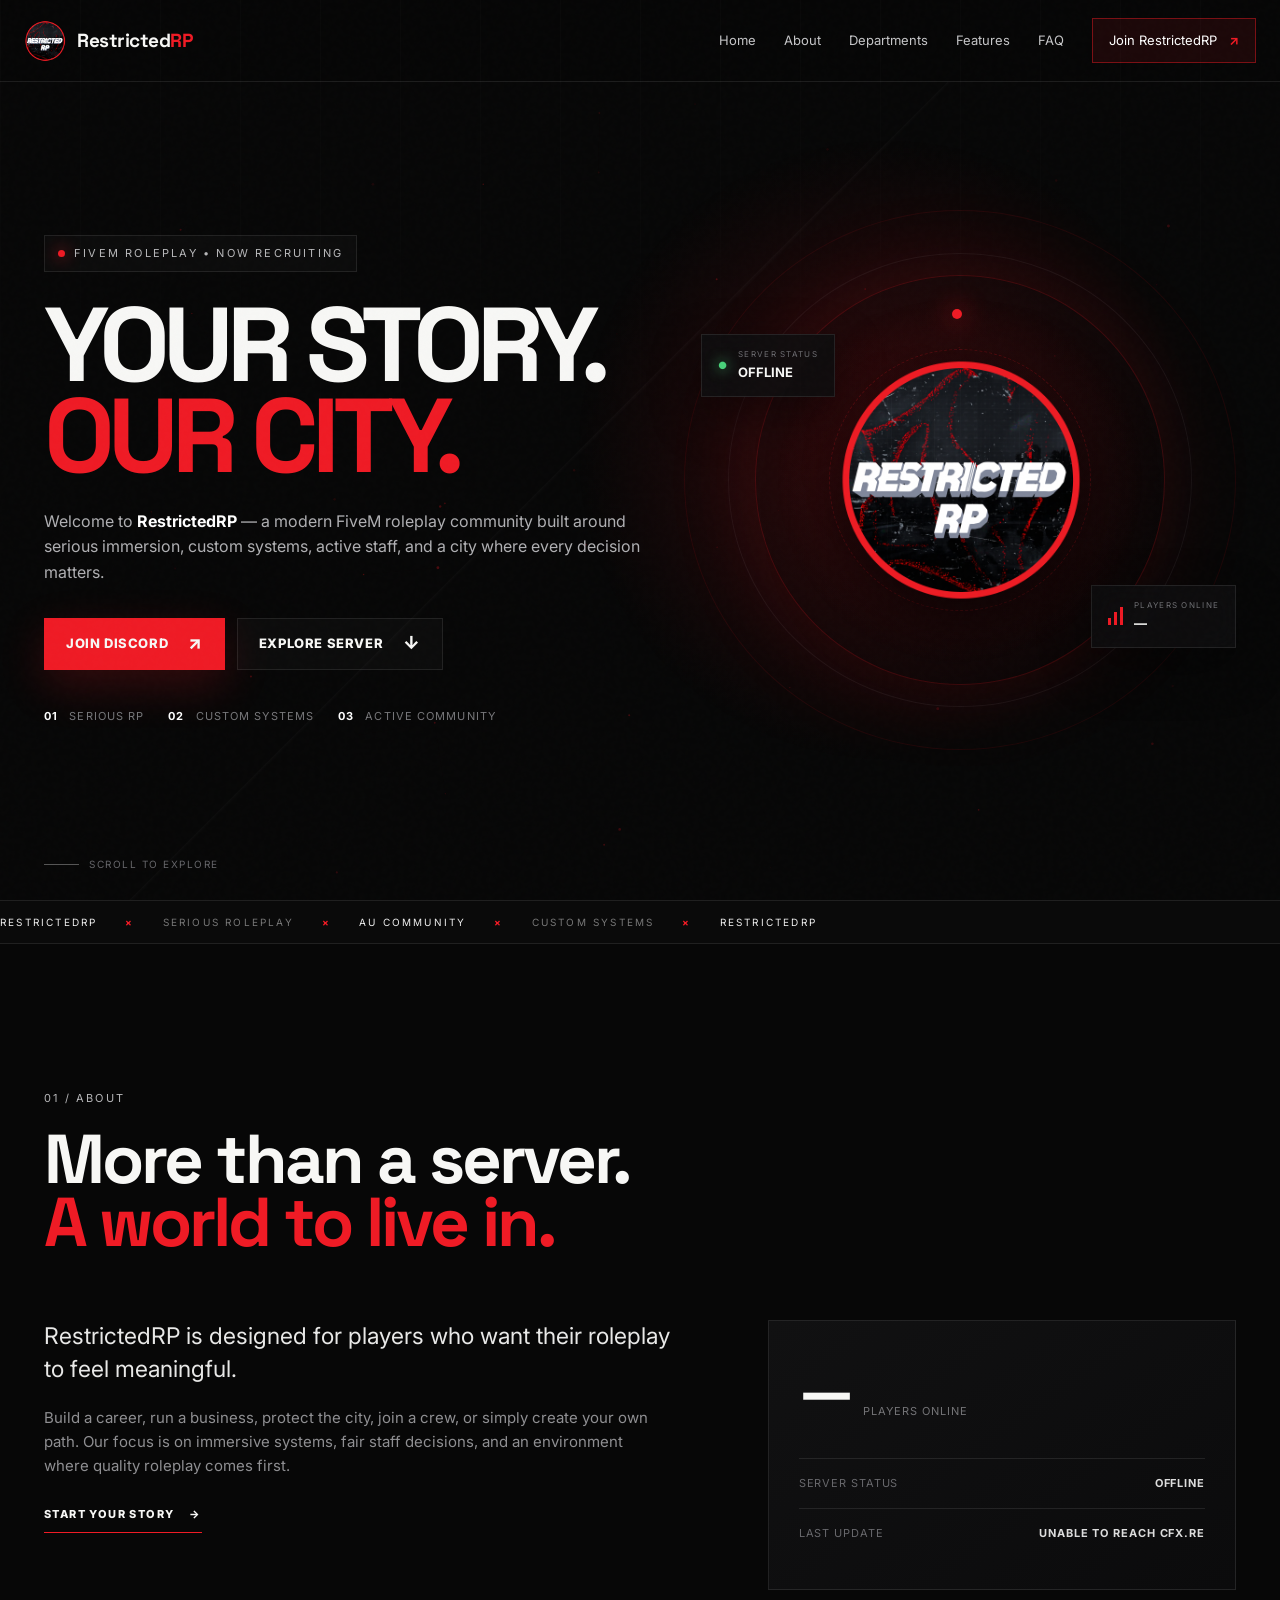
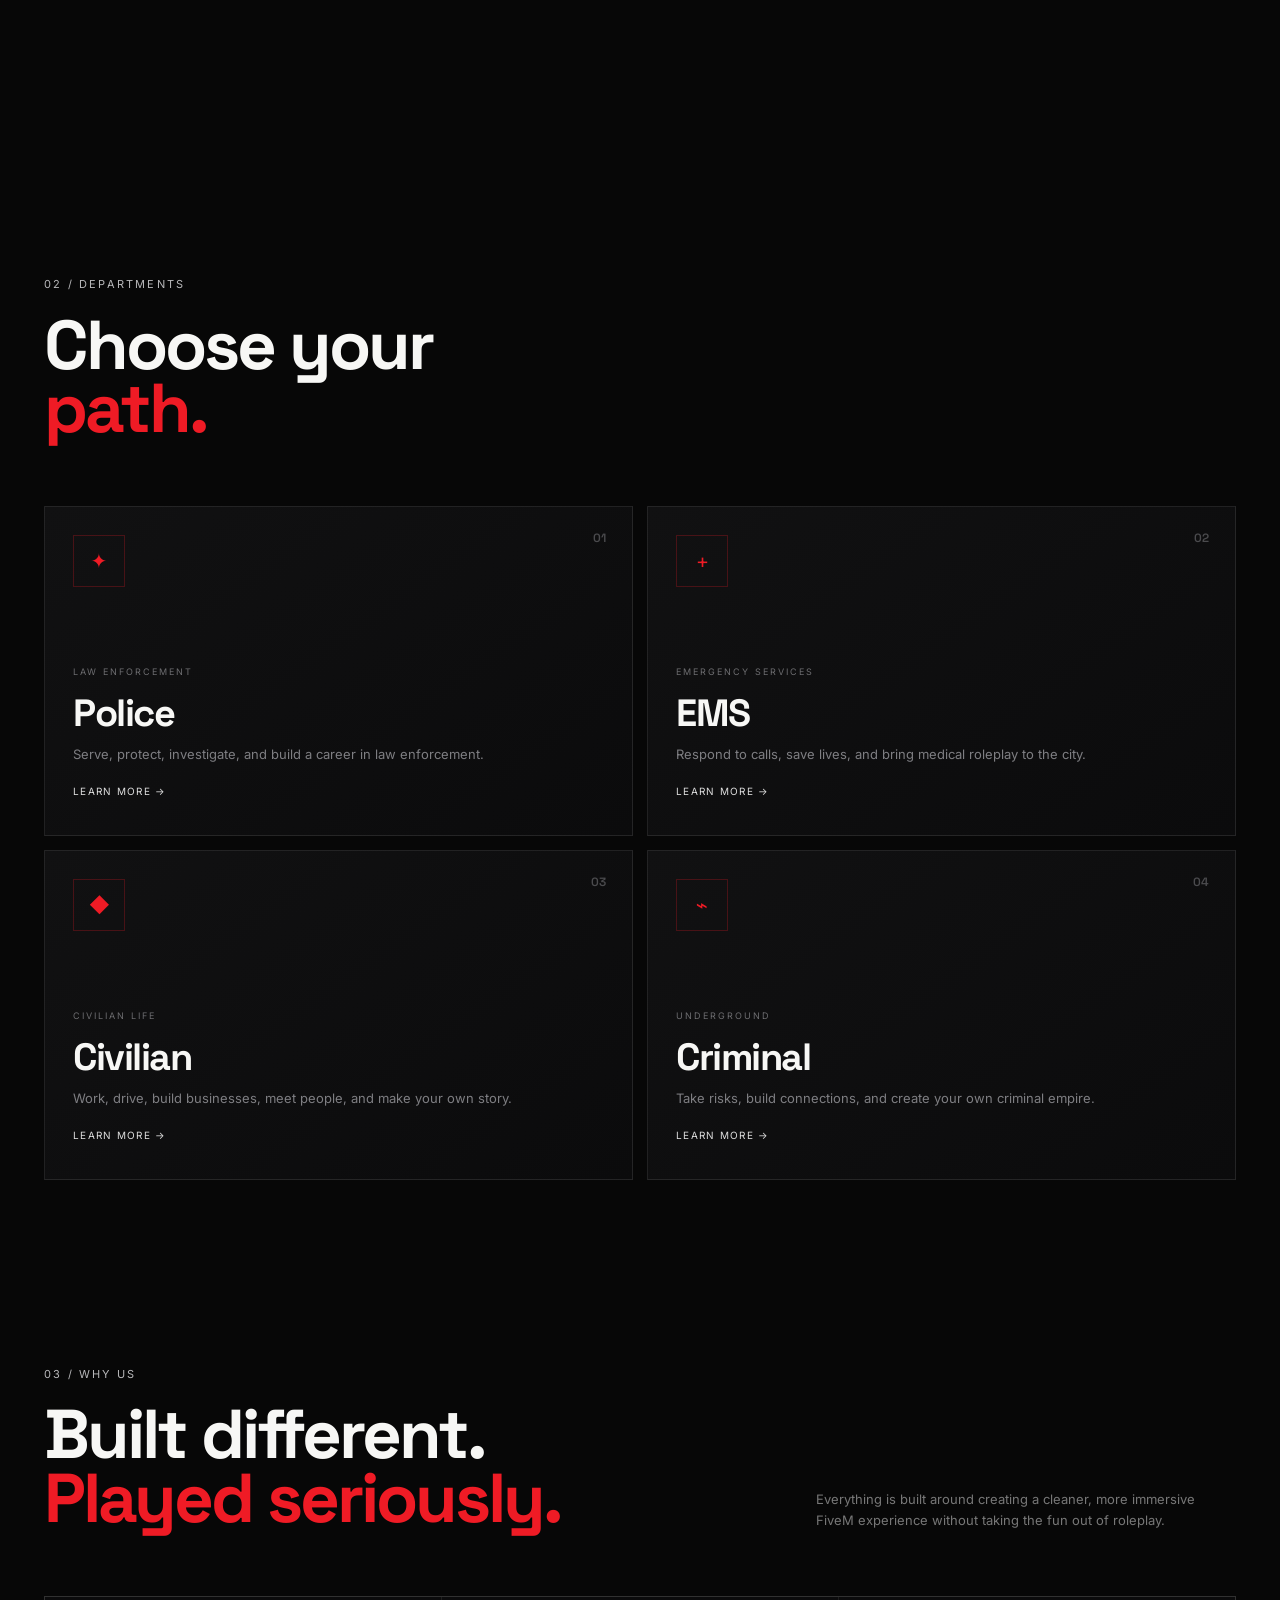
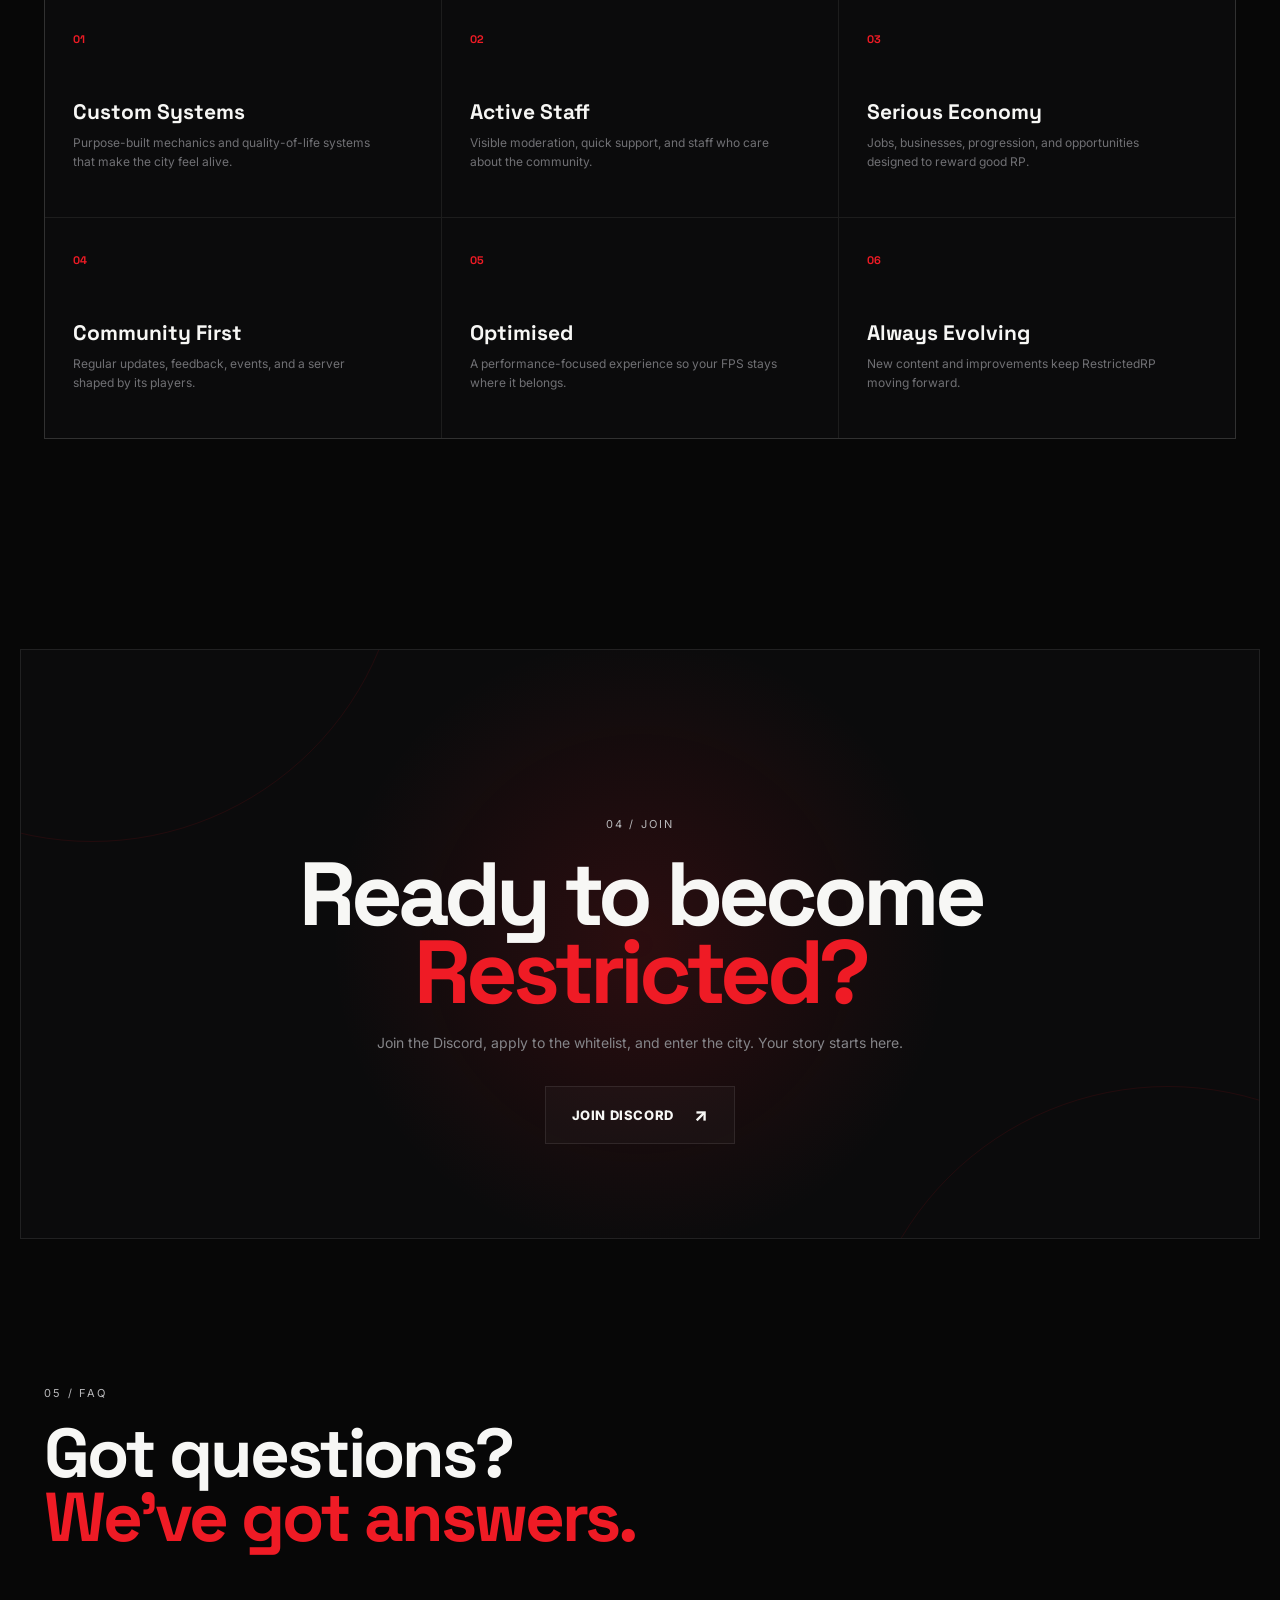
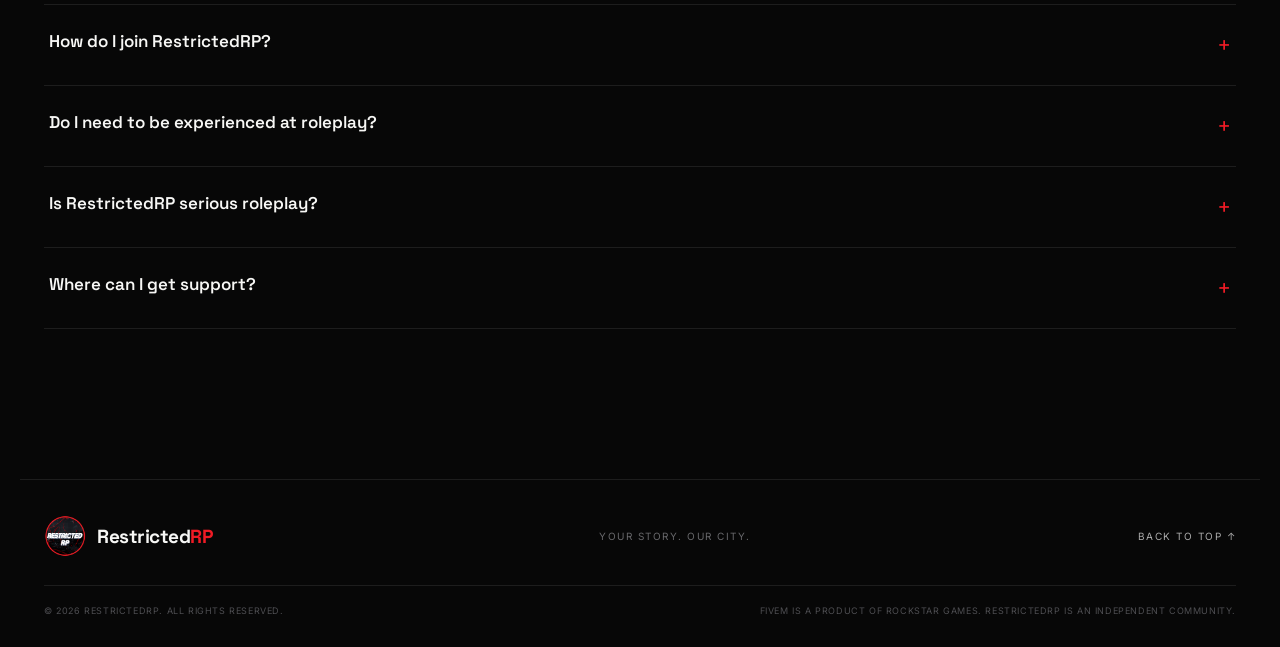
==== index.html @ 8ae46c91 "Add files via upload" ====
<!doctype html>
<html lang="en">
<head>
  <meta charset="utf-8">
  <meta name="viewport" content="width=device-width, initial-scale=1">
  <title>RestrictedRP | FiveM Roleplay</title>
  <meta name="description" content="RestrictedRP — a serious, immersive FiveM roleplay experience.">
  <link rel="preconnect" href="https://fonts.googleapis.com">
  <link rel="preconnect" href="https://fonts.gstatic.com" crossorigin>
  <link href="https://fonts.googleapis.com/css2?family=Inter:wght@400;500;600;700;800;900&family=Space+Grotesk:wght@500;600;700&display=swap" rel="stylesheet">
  <link rel="stylesheet" href="style.css">
</head>
<body>
  <div class="noise"></div>
  <canvas id="particles" aria-hidden="true"></canvas>

  <header class="site-header" id="top">
    <a class="brand" href="#top" aria-label="RestrictedRP home">
      <img src="assets/restrictedrp-logo.png" alt="RestrictedRP logo">
      <span>Restricted<span>RP</span></span>
    </a>

    <button class="menu-toggle" id="menuToggle" aria-label="Open navigation" aria-expanded="false">
      <i></i><i></i><i></i>
    </button>

    <nav class="nav" id="nav">
      <a href="index.html">Home</a>
      <a href="about.html">About</a>
      <a href="departments.html">Departments</a>
      <a href="features.html">Features</a>
      <a href="index.html#faq">FAQ</a>
      <a class="nav-cta" href="#join">Join RestrictedRP <b>↗</b></a>
    </nav>
  </header>

  <main>
    <section class="hero" id="home">
      <div class="hero-grid"></div>
      <div class="hero-copy reveal">
        <div class="eyebrow"><span class="live-dot"></span> FiveM Roleplay • Now Recruiting</div>
        <h1>YOUR STORY.<br><em>OUR CITY.</em></h1>
        <p class="hero-text">
          Welcome to <strong>RestrictedRP</strong> — a modern FiveM roleplay community built around
          serious immersion, custom systems, active staff, and a city where every decision matters.
        </p>
        <div class="hero-actions">
          <a class="button primary" id="playBtn" href="#" target="_blank" rel="noopener">Join Discord <span>↗</span></a>
          <a class="button ghost" href="about.html">Explore Server <span>↓</span></a>
        </div>
        <div class="trust-row">
          <span><b>01</b> Serious RP</span>
          <span><b>02</b> Custom Systems</span>
          <span><b>03</b> Active Community</span>
        </div>
      </div>

      <div class="hero-visual reveal delay-1">
        <div class="visual-ring ring-one"></div>
        <div class="visual-ring ring-two"></div>
        <div class="logo-orbit">
          <div class="orbit-dot"></div>
          <img src="assets/restrictedrp-logo.png" alt="">
        </div>
        <div class="floating-card card-status">
          <span class="status-icon">●</span>
          <div><small>SERVER STATUS</small><strong id="heroStatus">Checking...</strong></div>
        </div>
        <div class="floating-card card-online">
          <span class="mini-bars"><i></i><i></i><i></i></span>
          <div><small>PLAYERS ONLINE</small><strong id="heroPlayers">—</strong></div>
        </div>
      </div>

      <a class="scroll-cue" href="about.html"><span></span> Scroll to explore</a>
    </section>

    <section class="ticker" aria-label="RestrictedRP highlights">
      <div><span>RESTRICTEDRP</span><b>×</b><span>SERIOUS ROLEPLAY</span><b>×</b><span>AU COMMUNITY</span><b>×</b><span>CUSTOM SYSTEMS</span><b>×</b><span>RESTRICTEDRP</span></div>
    </section>

    <section class="section about" id="about">
      <div class="section-heading reveal">
        <span class="section-number">01 / ABOUT</span>
        <h2>More than a server.<br><em>A world to live in.</em></h2>
      </div>
      <div class="about-grid">
        <div class="about-text reveal">
          <p class="lead">RestrictedRP is designed for players who want their roleplay to feel meaningful.</p>
          <p>Build a career, run a business, protect the city, join a crew, or simply create your own path. Our focus is on immersive systems, fair staff decisions, and an environment where quality roleplay comes first.</p>
          <a class="text-link" href="#join">Start your story <span>→</span></a>
        </div>
        <div class="stat-panel reveal delay-1">
          <div class="big-stat"><strong id="onlineCount">—</strong><span>players online</span></div>
          <div class="stat-line"><span>Server status</span><b id="serverStatus">Connecting...</b></div>
          <div class="stat-line"><span>Last update</span><b id="lastUpdate">—</b></div>
        </div>
      </div>
    </section>

    <section class="section departments" id="departments">
      <div class="section-heading reveal">
        <span class="section-number">02 / DEPARTMENTS</span>
        <h2>Choose your<br><em>path.</em></h2>
      </div>
      <div class="department-grid">
        <article class="department police reveal">
          <span class="dept-no">01</span>
          <div class="dept-icon">✦</div>
          <div class="dept-content"><span>LAW ENFORCEMENT</span><h3>Police</h3><p>Serve, protect, investigate, and build a career in law enforcement.</p><a href="#join">Learn more →</a></div>
        </article>
        <article class="department ems reveal delay-1">
          <span class="dept-no">02</span>
          <div class="dept-icon">+</div>
          <div class="dept-content"><span>EMERGENCY SERVICES</span><h3>EMS</h3><p>Respond to calls, save lives, and bring medical roleplay to the city.</p><a href="#join">Learn more →</a></div>
        </article>
        <article class="department civilian reveal delay-2">
          <span class="dept-no">03</span>
          <div class="dept-icon">◆</div>
          <div class="dept-content"><span>CIVILIAN LIFE</span><h3>Civilian</h3><p>Work, drive, build businesses, meet people, and make your own story.</p><a href="#join">Learn more →</a></div>
        </article>
        <article class="department criminal reveal">
          <span class="dept-no">04</span>
          <div class="dept-icon">⌁</div>
          <div class="dept-content"><span>UNDERGROUND</span><h3>Criminal</h3><p>Take risks, build connections, and create your own criminal empire.</p><a href="#join">Learn more →</a></div>
        </article>
      </div>
    </section>

    <section class="section features" id="features">
      <div class="section-heading split reveal">
        <div><span class="section-number">03 / WHY US</span><h2>Built different.<br><em>Played seriously.</em></h2></div>
        <p>Everything is built around creating a cleaner, more immersive FiveM experience without taking the fun out of roleplay.</p>
      </div>
      <div class="feature-grid">
        <article class="feature reveal"><span>01</span><h3>Custom Systems</h3><p>Purpose-built mechanics and quality-of-life systems that make the city feel alive.</p></article>
        <article class="feature reveal delay-1"><span>02</span><h3>Active Staff</h3><p>Visible moderation, quick support, and staff who care about the community.</p></article>
        <article class="feature reveal delay-2"><span>03</span><h3>Serious Economy</h3><p>Jobs, businesses, progression, and opportunities designed to reward good RP.</p></article>
        <article class="feature reveal"><span>04</span><h3>Community First</h3><p>Regular updates, feedback, events, and a server shaped by its players.</p></article>
        <article class="feature reveal delay-1"><span>05</span><h3>Optimised</h3><p>A performance-focused experience so your FPS stays where it belongs.</p></article>
        <article class="feature reveal delay-2"><span>06</span><h3>Always Evolving</h3><p>New content and improvements keep RestrictedRP moving forward.</p></article>
      </div>
    </section>

    <section class="join-section" id="join">
      <div class="join-glow"></div>
      <div class="join-inner reveal">
        <span class="section-number">04 / JOIN</span>
        <h2>Ready to become<br><em>Restricted?</em></h2>
        <p>Join the Discord, apply to the whitelist, and enter the city. Your story starts here.</p>
        <div class="join-actions">
          <a class="button ghost large" id="discordBtn" href="#" target="_blank" rel="noopener">Join Discord <span>↗</span></a>
        </div>
      </div>
    </section>

    <section class="section faq" id="faq">
      <div class="section-heading reveal">
        <span class="section-number">05 / FAQ</span>
        <h2>Got questions?<br><em>We've got answers.</em></h2>
      </div>
      <div class="faq-list">
        <details class="reveal"><summary>How do I join RestrictedRP?<span>+</span></summary><p>Join the official Discord, read the server information, and apply through the whitelist section to get to join our great city.</p></details>
        <details class="reveal"><summary>Do I need to be experienced at roleplay?<span>+</span></summary><p>No. New players are welcome. We provide guidance and resources so you can learn the basics and start creating good RP.</p></details>
        <details class="reveal"><summary>Is RestrictedRP serious roleplay?<span>+</span></summary><p>Yes. The server is designed around immersive roleplay and clear rules while still leaving room for players to have fun.</p></details>
        <details class="reveal"><summary>Where can I get support?<span>+</span></summary><p>Our Support Discord is the main place for player support, announcements, reports, and community communication.</p></details>
      </div>
    </section>
  </main>

  <footer class="footer">
    <div class="footer-top">
      <a class="brand" href="#top"><img src="assets/restrictedrp-logo.png" alt="RestrictedRP logo"><span>Restricted<span>RP</span></span></a>
      <p>YOUR STORY. OUR CITY.</p>
      <a class="back-top" href="#top">Back to top ↑</a>
    </div>
    <div class="footer-bottom">
      <span>© <span id="year"></span> RestrictedRP. All rights reserved.</span>
      <span>FiveM is a product of Rockstar Games. RestrictedRP is an independent community.</span>
    </div>
  </footer>

  <script src="config.js"></script>
  <script src="script.js"></script>
</body>
</html>
---- style.css ----
/* RestrictedRP — premium dark/red FiveM landing page */
:root{
  --bg:#070707; --bg2:#0c0c0d; --panel:#101011; --panel2:#151516;
  --red:#ef1b25; --red2:#ff3a42; --white:#f7f7f5; --muted:#99999c;
  --line:rgba(255,255,255,.09); --line2:rgba(239,27,37,.25);
  --max:1240px; --ease:cubic-bezier(.2,.8,.2,1);
}
*{box-sizing:border-box;margin:0;padding:0}
html{scroll-behavior:smooth}
body{font-family:Inter,system-ui,sans-serif;background:var(--bg);color:var(--white);line-height:1.6;overflow-x:hidden}
body:before{content:"";position:fixed;inset:0;pointer-events:none;z-index:50;background:linear-gradient(90deg,rgba(255,255,255,.015) 1px,transparent 1px);background-size:80px 80px;mask-image:linear-gradient(to bottom,black,transparent 75%)}
a{color:inherit;text-decoration:none}
button{font:inherit}
.noise{position:fixed;inset:0;z-index:60;pointer-events:none;opacity:.045;background-image:url("data:image/svg+xml,%3Csvg viewBox='0 0 180 180' xmlns='http://www.w3.org/2000/svg'%3E%3Cfilter id='n'%3E%3CfeTurbulence type='fractalNoise' baseFrequency='.9' numOctaves='4' stitchTiles='stitch'/%3E%3C/filter%3E%3Crect width='100%25' height='100%25' filter='url(%23n)' opacity='.35'/%3E%3C/svg%3E")}
#particles{position:fixed;inset:0;width:100%;height:100%;z-index:-1;opacity:.55}
.site-header{position:fixed;top:0;left:0;right:0;height:82px;padding:0 max(24px,calc((100vw - var(--max))/2));display:flex;align-items:center;justify-content:space-between;z-index:40;background:rgba(7,7,7,.76);backdrop-filter:blur(18px);border-bottom:1px solid var(--line)}
.brand{display:flex;align-items:center;gap:11px;font:800 19px "Space Grotesk",sans-serif;letter-spacing:-.5px}
.brand img{width:42px;height:42px;object-fit:contain;border-radius:50%}
.brand>span>span{color:var(--red)}
.nav{display:flex;align-items:center;gap:28px;font-size:13px;color:#c6c6c8}
.nav a{transition:.25s}
.nav a:hover{color:#fff}
.nav-cta{padding:11px 16px;border:1px solid rgba(239,27,37,.45);background:rgba(239,27,37,.09);color:#fff!important}
.nav-cta b{margin-left:8px;color:var(--red)}
.menu-toggle{display:none;background:none;border:0;color:#fff;width:42px}
.menu-toggle i{display:block;height:2px;background:#fff;margin:6px 0}
.hero{min-height:900px;position:relative;max-width:var(--max);margin:auto;padding:170px 24px 110px;display:grid;grid-template-columns:1.05fr .95fr;align-items:center;gap:30px}
.hero-grid{position:absolute;inset:82px 0 0;background:radial-gradient(circle at 70% 45%,rgba(239,27,37,.18),transparent 32%),linear-gradient(135deg,transparent 0 45%,rgba(255,255,255,.025) 45.1%,transparent 45.3%);pointer-events:none}
.hero-copy{position:relative;z-index:2;max-width:730px}
.eyebrow,.section-number{font-size:11px;letter-spacing:2.2px;text-transform:uppercase;color:#b8b8ba}
.eyebrow{display:inline-flex;align-items:center;gap:9px;border:1px solid var(--line);padding:9px 13px;background:rgba(255,255,255,.025)}
.live-dot{width:7px;height:7px;background:var(--red);border-radius:50%;box-shadow:0 0 16px var(--red)}
.hero h1{font:900 clamp(4rem,8.2vw,8rem)/.86 "Space Grotesk",sans-serif;letter-spacing:-7px;margin:28px 0}
.hero h1 em,.section-heading h2 em,.join-inner h2 em{font-style:normal;color:var(--red)}
.hero-text{font-size:16px;color:#b0b0b3;max-width:650px}
.hero-text strong{color:#fff}
.hero-actions,.join-actions{display:flex;gap:12px;flex-wrap:wrap;margin-top:32px}
.button{display:inline-flex;align-items:center;justify-content:center;gap:20px;min-height:52px;padding:0 21px;border:1px solid var(--line);font-size:13px;font-weight:800;text-transform:uppercase;letter-spacing:.6px;transition:.3s var(--ease)}
.button span{font-size:18px}
.button.primary{background:var(--red);border-color:var(--red);box-shadow:0 15px 45px rgba(239,27,37,.2)}
.button.primary:hover{background:var(--red2);transform:translateY(-3px);box-shadow:0 20px 55px rgba(239,27,37,.32)}
.button.ghost{background:rgba(255,255,255,.025)}
.button.ghost:hover{background:rgba(255,255,255,.07);transform:translateY(-3px)}
.button.large{min-height:58px;padding:0 26px}
.trust-row{display:flex;gap:24px;margin-top:38px;color:#77777a;font-size:11px;text-transform:uppercase;letter-spacing:1.1px}
.trust-row b{color:#fff;margin-right:7px}
.hero-visual{min-height:540px;position:relative;display:grid;place-items:center}
.logo-orbit{width:min(410px,68vw);aspect-ratio:1;border-radius:50%;display:grid;place-items:center;position:relative;background:radial-gradient(circle,rgba(239,27,37,.13),rgba(0,0,0,0) 64%);border:1px solid rgba(239,27,37,.2);box-shadow:0 0 100px rgba(239,27,37,.11)}
.logo-orbit:after{content:"";position:absolute;inset:18%;border:1px dashed rgba(239,27,37,.25);border-radius:50%;animation:spin 18s linear infinite}
.logo-orbit img{width:62%;filter:drop-shadow(0 20px 35px rgba(0,0,0,.8));z-index:2}
.visual-ring{position:absolute;border:1px solid rgba(255,255,255,.05);border-radius:50%;inset:8%;animation:pulse 5s ease-in-out infinite}
.ring-two{inset:0;border-color:rgba(239,27,37,.09);animation-delay:1.2s}
.orbit-dot{position:absolute;width:10px;height:10px;background:var(--red);border-radius:50%;top:8%;left:48%;box-shadow:0 0 25px var(--red);z-index:3}
.floating-card{position:absolute;background:rgba(15,15,16,.86);border:1px solid var(--line);padding:13px 16px;display:flex;align-items:center;gap:11px;backdrop-filter:blur(12px);box-shadow:0 18px 50px rgba(0,0,0,.4)}
.floating-card small{display:block;color:#6f6f73;font-size:8px;letter-spacing:1.3px}
.floating-card strong{display:block;font-size:13px;margin-top:1px}
.card-status{left:3%;top:23%}.card-online{right:0;bottom:19%}
.status-icon{color:#49d17a;font-size:10px;filter:drop-shadow(0 0 7px #49d17a)}
.mini-bars{display:flex;gap:3px;align-items:flex-end;height:18px}.mini-bars i{display:block;width:3px;background:var(--red)}.mini-bars i:nth-child(1){height:7px}.mini-bars i:nth-child(2){height:13px}.mini-bars i:nth-child(3){height:18px}
.scroll-cue{position:absolute;bottom:28px;left:24px;color:#656569;font-size:10px;letter-spacing:1.5px;text-transform:uppercase;display:flex;align-items:center;gap:10px}
.scroll-cue span{display:block;width:35px;height:1px;background:#555}
.ticker{border-block:1px solid var(--line);overflow:hidden;white-space:nowrap;background:#0a0a0a}
.ticker div{width:max-content;display:flex;gap:28px;align-items:center;padding:13px 0;animation:ticker 26s linear infinite;color:#777;font-size:10px;letter-spacing:2.2px}
.ticker span:nth-of-type(1),.ticker span:nth-of-type(3),.ticker span:nth-of-type(5){color:#eee}
.ticker b{color:var(--red)}
.section{max-width:var(--max);margin:auto;padding:140px 24px}
.section-heading h2{font:800 clamp(2.8rem,5.4vw,5.4rem)/.92 "Space Grotesk",sans-serif;letter-spacing:-3px;margin-top:18px}
.about-grid{display:grid;grid-template-columns:1.15fr .85fr;gap:90px;margin-top:65px;align-items:start}
.about-text{max-width:680px}.about-text .lead{font-size:23px;line-height:1.45;color:#e8e8e7;margin-bottom:20px}.about-text>p:not(.lead){color:#8f8f92;font-size:15px;max-width:620px}
.text-link{display:inline-flex;gap:15px;margin-top:28px;text-transform:uppercase;letter-spacing:1.4px;font-size:11px;font-weight:800;border-bottom:1px solid var(--red);padding-bottom:8px}
.stat-panel{background:linear-gradient(145deg,#111112,#0b0b0c);border:1px solid var(--line);padding:30px}
.big-stat{padding-bottom:28px;border-bottom:1px solid var(--line);display:flex;align-items:end;gap:12px}.big-stat strong{font:700 62px "Space Grotesk";letter-spacing:-3px}.big-stat span{font-size:11px;color:#737376;text-transform:uppercase;letter-spacing:1px;padding-bottom:9px}
.stat-line{display:flex;justify-content:space-between;padding:16px 0;border-bottom:1px solid var(--line);font-size:11px;color:#68686c;text-transform:uppercase;letter-spacing:.9px}.stat-line:last-child{border:0}.stat-line b{color:#ddd}.stat-line b.ok{color:#55d889}
.department-grid{display:grid;grid-template-columns:1fr 1fr;gap:14px;margin-top:65px}
.department{min-height:330px;padding:28px;position:relative;overflow:hidden;border:1px solid var(--line);background:linear-gradient(145deg,#111112,#0b0b0c);transition:.35s var(--ease)}
.department:before{content:"";position:absolute;inset:0;background:radial-gradient(circle at 90% 15%,rgba(239,27,37,.18),transparent 38%);opacity:0;transition:.35s}
.department:hover{transform:translateY(-5px);border-color:var(--line2)}.department:hover:before{opacity:1}
.dept-no{position:absolute;top:23px;right:26px;color:#4b4b4e;font:600 12px "Space Grotesk"}
.dept-icon{width:52px;height:52px;border:1px solid var(--line2);display:grid;place-items:center;color:var(--red);font-size:20px;margin-bottom:70px}
.dept-content{position:relative}.dept-content>span{font-size:9px;letter-spacing:2px;color:#6d6d70}.dept-content h3{font:700 38px "Space Grotesk";letter-spacing:-1.5px;margin:7px 0}.dept-content p{font-size:13px;color:#7e7e82;max-width:450px}.dept-content a{display:inline-block;margin-top:18px;color:#ddd;font-size:10px;text-transform:uppercase;letter-spacing:1.3px}
.features{padding-top:40px}.split{display:flex;justify-content:space-between;gap:40px;align-items:end}.split>p{max-width:420px;color:#777;font-size:13px}.feature-grid{display:grid;grid-template-columns:repeat(3,1fr);gap:1px;background:var(--line);border:1px solid var(--line);margin-top:65px}.feature{background:#0b0b0c;padding:28px;min-height:220px;transition:.3s}.feature:hover{background:#101011}.feature>span{color:var(--red);font:700 11px "Space Grotesk"}.feature h3{font:700 21px "Space Grotesk";margin:48px 0 8px}.feature p{color:#707074;font-size:12px;max-width:310px}
.join-section{position:relative;margin:70px auto 0;max-width:var(--max);min-height:590px;border:1px solid var(--line);overflow:hidden;display:grid;place-items:center;text-align:center;background:radial-gradient(circle at center,rgba(239,27,37,.14),transparent 45%),#0b0b0c}
.join-section:before,.join-section:after{content:"";position:absolute;border:1px solid rgba(239,27,37,.1);border-radius:50%;width:620px;height:620px}.join-section:before{top:-430px;left:-240px}.join-section:after{bottom:-470px;right:-220px}
.join-inner{position:relative;z-index:2;padding:60px 24px}.join-inner h2{font:900 clamp(3.2rem,7vw,6.8rem)/.87 "Space Grotesk";letter-spacing:-5px;margin:20px 0}.join-inner p{color:#858589;font-size:14px}.join-actions{justify-content:center}
.faq{padding-bottom:150px}.faq-list{margin-top:55px;border-top:1px solid var(--line)}details{border-bottom:1px solid var(--line);padding:0}summary{list-style:none;cursor:pointer;padding:25px 5px;font:600 17px "Space Grotesk";display:flex;justify-content:space-between}summary::-webkit-details-marker{display:none}summary span{color:var(--red);font-size:23px;font-weight:400;transition:.25s}details[open] summary span{transform:rotate(45deg)}details p{color:#7e7e82;font-size:13px;max-width:800px;padding:0 45px 25px 5px}
.footer{border-top:1px solid var(--line);max-width:var(--max);margin:auto;padding:35px 24px 28px}.footer-top{display:flex;justify-content:space-between;align-items:center;gap:20px}.footer-top p,.back-top{font-size:10px;letter-spacing:1.5px;color:#68686b;text-transform:uppercase}.back-top{color:#aaa}.footer-bottom{border-top:1px solid var(--line);margin-top:28px;padding-top:18px;display:flex;justify-content:space-between;gap:20px;color:#4e4e52;font-size:9px;letter-spacing:.6px;text-transform:uppercase}
.reveal{opacity:0;transform:translateY(24px);transition:opacity .8s var(--ease),transform .8s var(--ease)}.reveal.in-view{opacity:1;transform:none}.delay-1{transition-delay:.12s}.delay-2{transition-delay:.22s}
@keyframes spin{to{transform:rotate(360deg)}}@keyframes pulse{50%{transform:scale(1.04);opacity:.5}}@keyframes ticker{to{transform:translateX(-50%)}}
@media(max-width:900px){
  .site-header{height:72px;padding:0 18px}.nav{position:absolute;top:72px;left:12px;right:12px;display:none;flex-direction:column;align-items:stretch;padding:10px;background:#101011;border:1px solid var(--line);box-shadow:0 20px 60px #000}.nav.open{display:flex}.nav a{padding:13px 14px}.nav-cta{text-align:center}.menu-toggle{display:block}.hero{min-height:auto;padding:130px 20px 100px;grid-template-columns:1fr}.hero h1{letter-spacing:-4px}.hero-visual{min-height:420px}.card-status{left:0}.card-online{right:0}.section{padding:95px 20px}.about-grid{grid-template-columns:1fr;gap:40px}.department-grid{grid-template-columns:1fr}.feature-grid{grid-template-columns:1fr 1fr}.split{display:block}.split>p{margin-top:20px}.footer-top,.footer-bottom{flex-direction:column;align-items:flex-start}.join-section{margin:20px}.join-inner h2{letter-spacing:-3px}
}
@media(max-width:600px){
  .brand{font-size:17px}.brand img{width:37px;height:37px}.hero{padding-top:120px}.hero h1{font-size:clamp(3.2rem,17vw,5.2rem)}.hero-text{font-size:14px}.trust-row{gap:12px;flex-wrap:wrap}.trust-row span{font-size:9px}.hero-visual{min-height:340px}.logo-orbit{width:270px}.floating-card{transform:scale(.88)}.card-status{top:13%}.card-online{bottom:9%}.scroll-cue{display:none}.section-heading h2{letter-spacing:-2px}.about-text .lead{font-size:19px}.big-stat strong{font-size:50px}.feature-grid{grid-template-columns:1fr}.join-section{min-height:500px;margin:0 12px}.join-inner h2{font-size:3.4rem}.footer{padding-inline:20px}
}
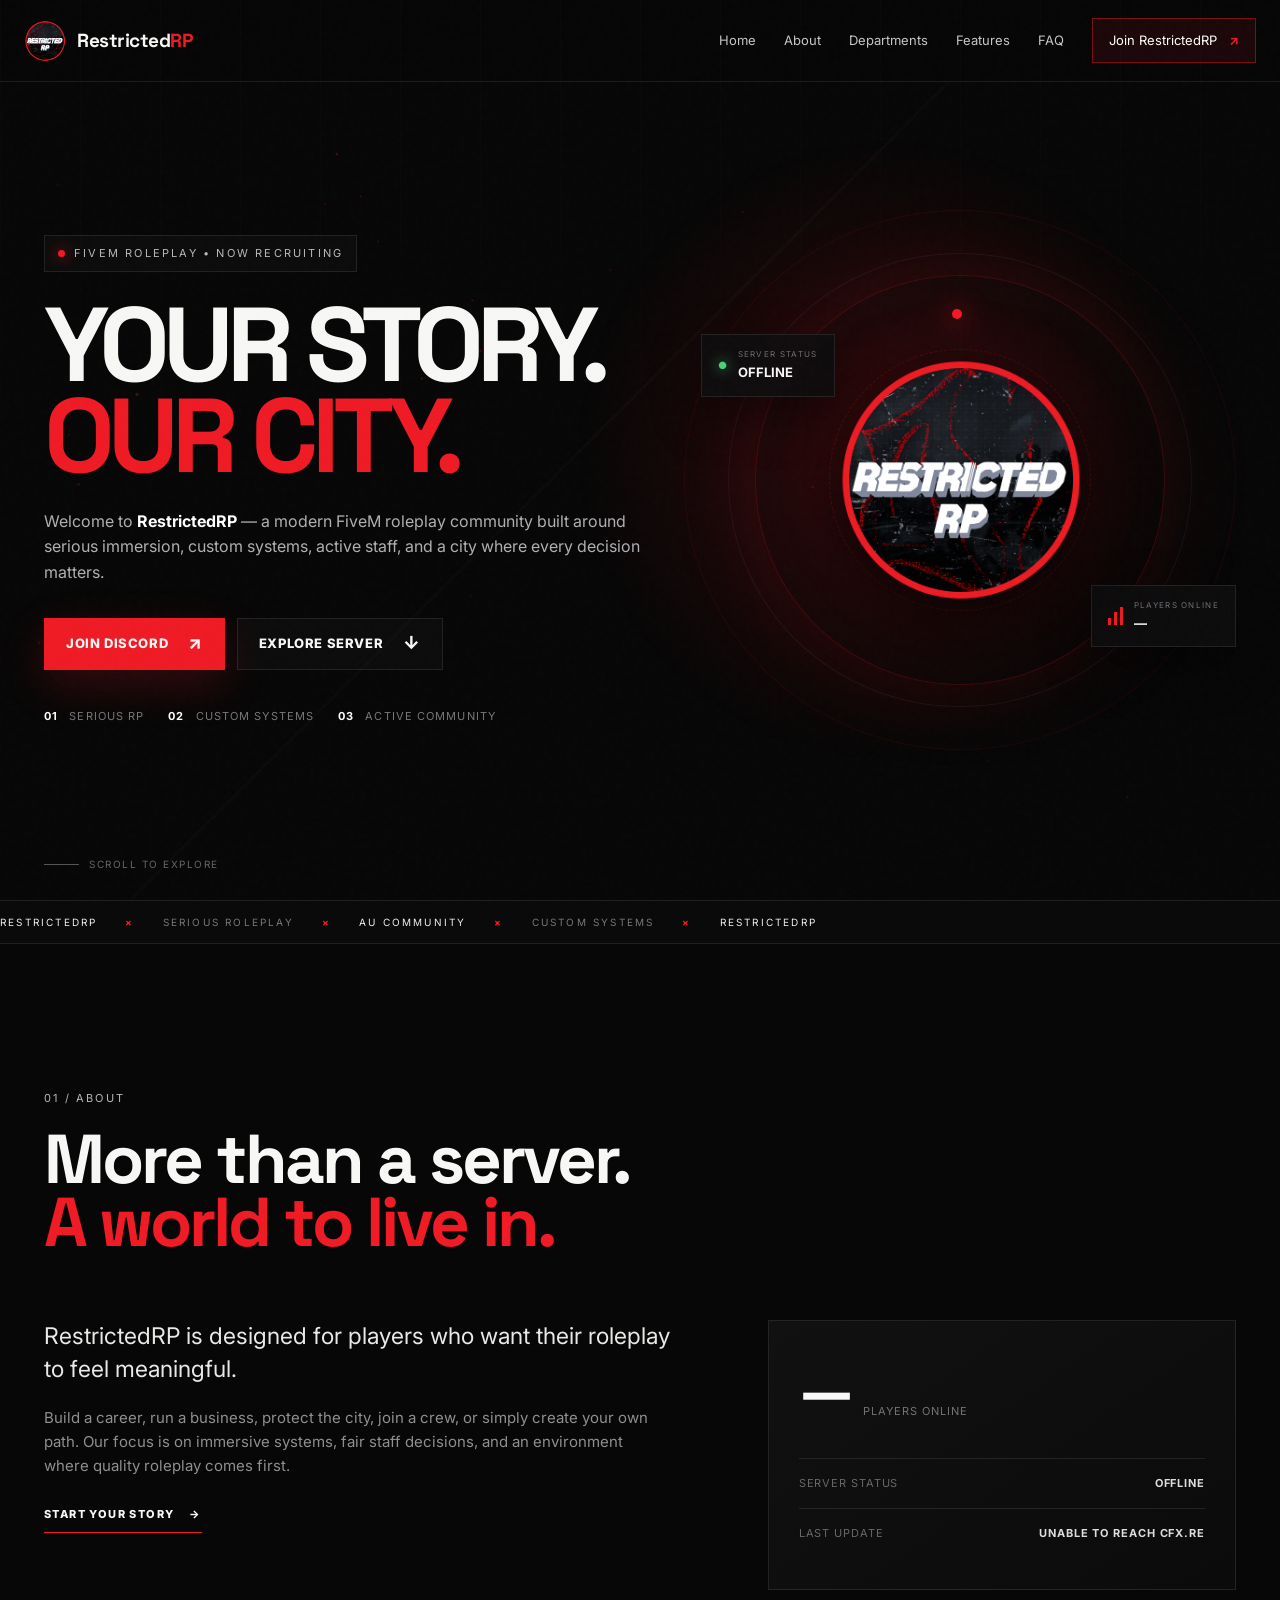
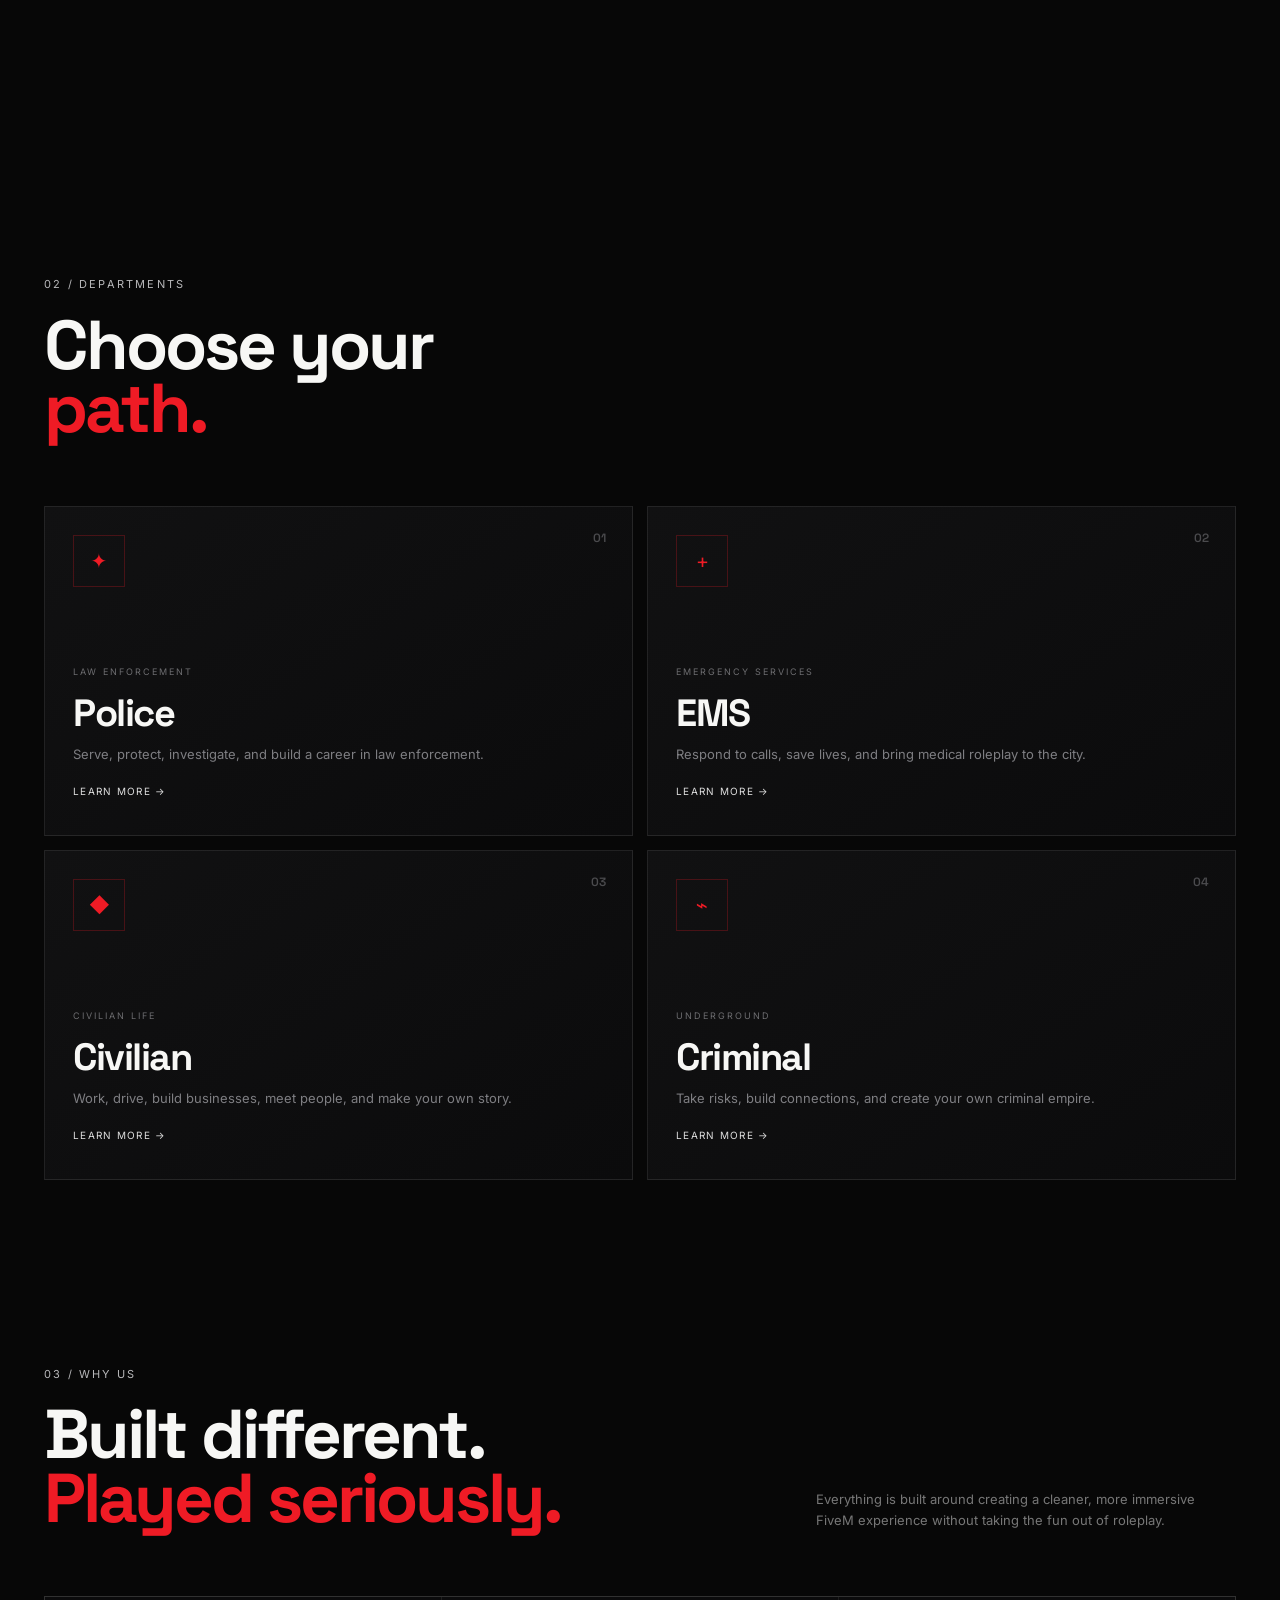
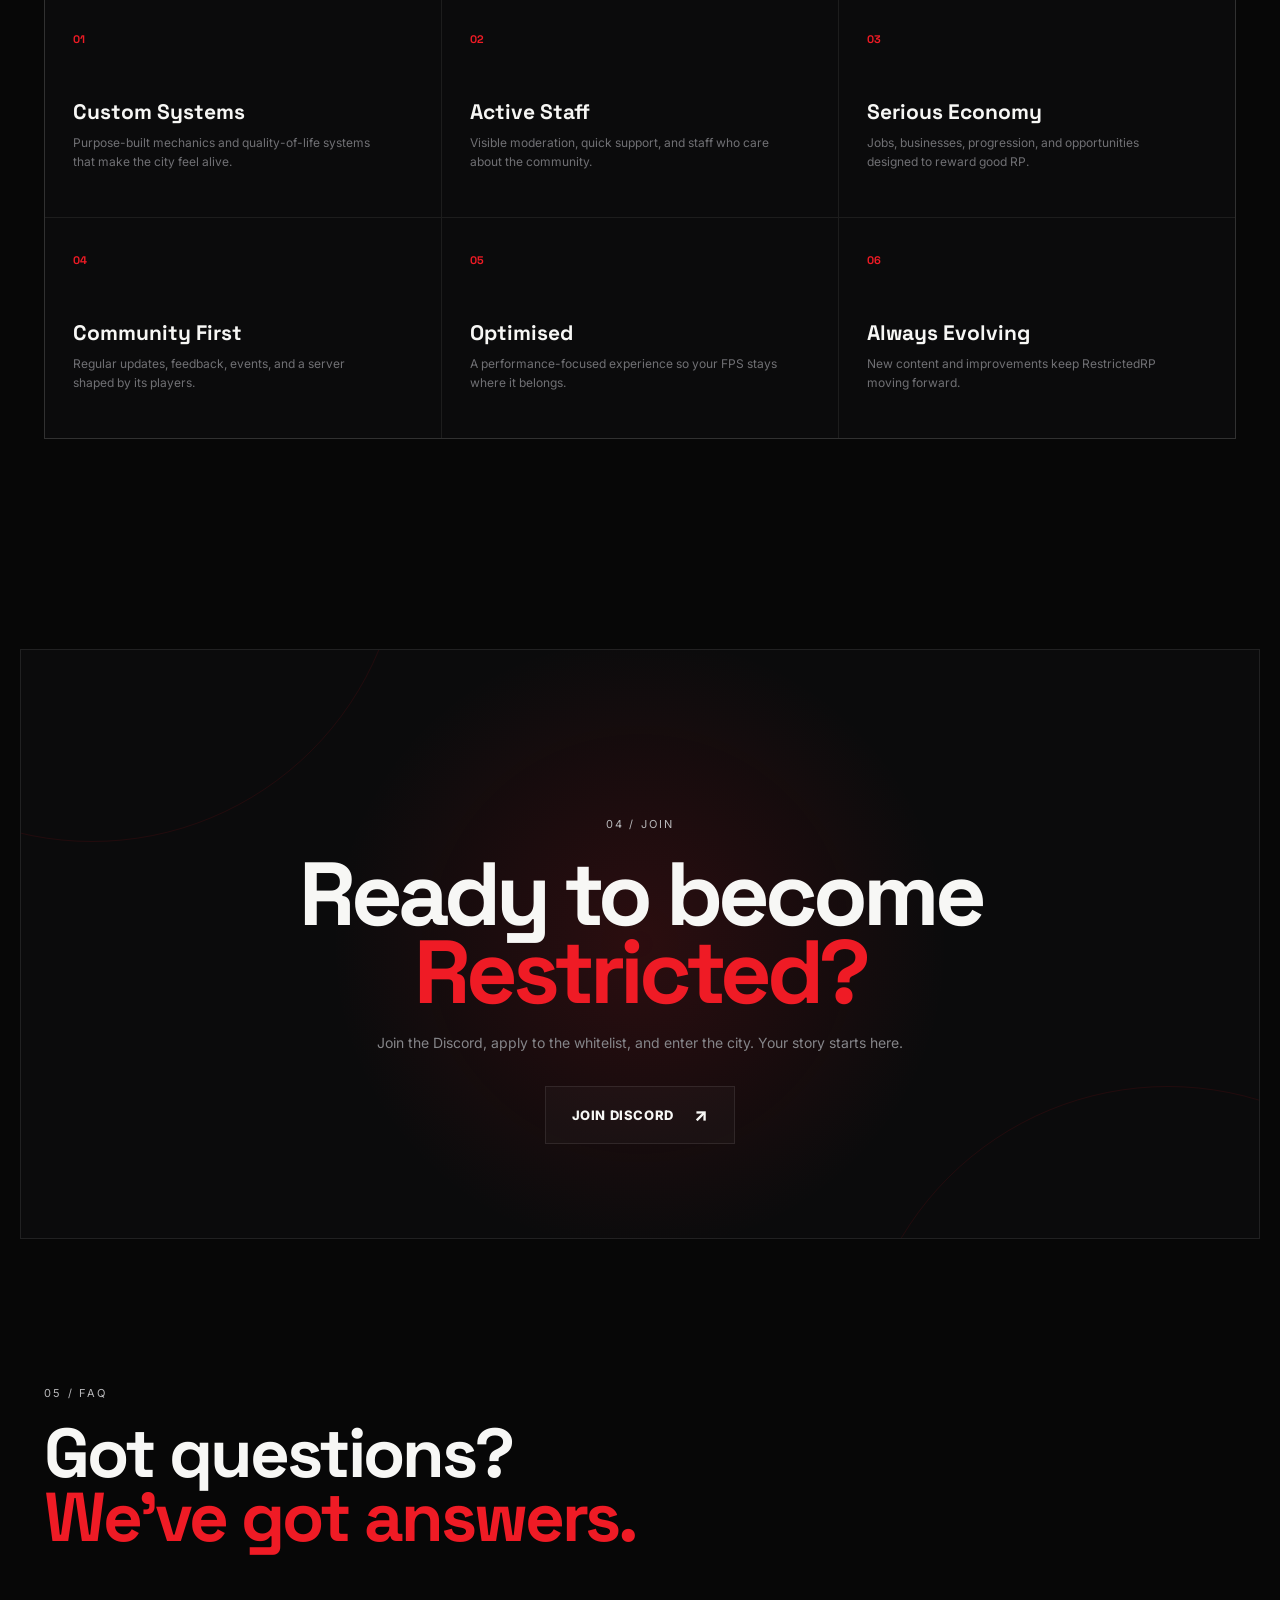
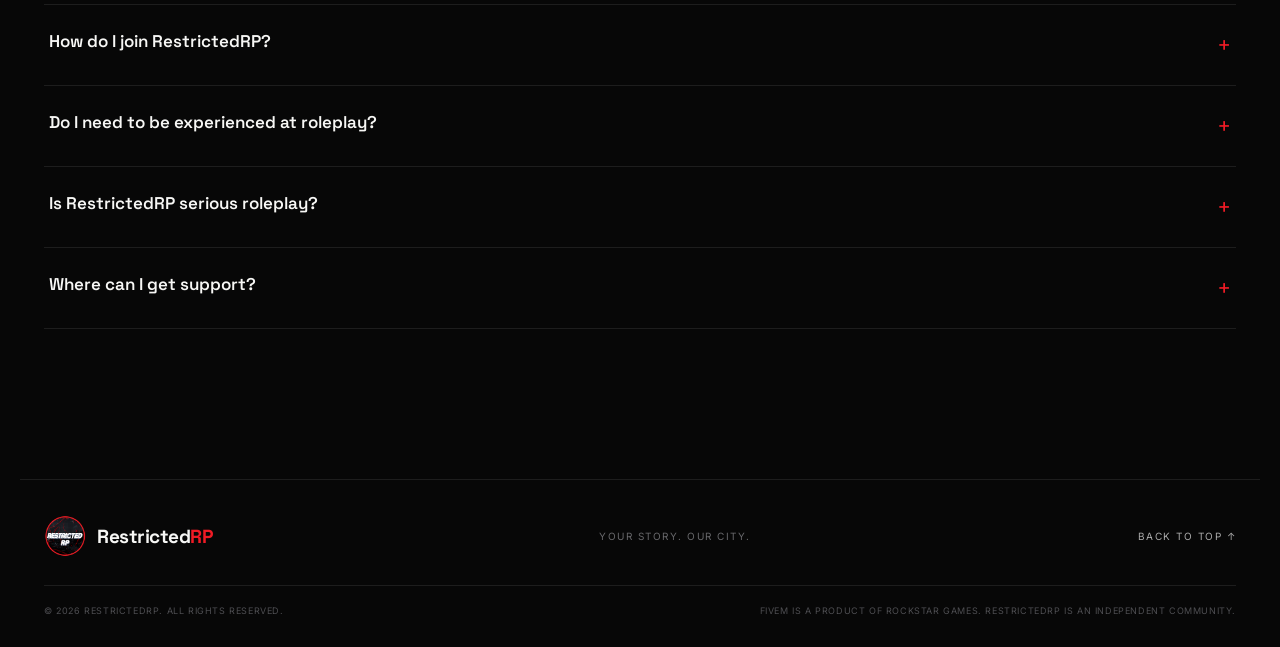
==== commit bc94396d: "Enhance accessibility of body and footer elements Updated body tag and footer link for accessibility" ====
--- a/index.html
+++ b/index.html
@@ -3,6 +3,8 @@
 <head>
   <meta charset="utf-8">
   <meta name="viewport" content="width=device-width, initial-scale=1">
+<link rel="icon" href="favicon.ico" sizes="any">
+<link rel="apple-touch-icon" href="favicon.png">
   <title>RestrictedRP | FiveM Roleplay</title>
   <meta name="description" content="RestrictedRP — a serious, immersive FiveM roleplay experience.">
   <link rel="preconnect" href="https://fonts.googleapis.com">
@@ -10,7 +12,7 @@
   <link href="https://fonts.googleapis.com/css2?family=Inter:wght@400;500;600;700;800;900&family=Space+Grotesk:wght@500;600;700&display=swap" rel="stylesheet">
   <link rel="stylesheet" href="style.css">
 </head>
-<body>
+<body id="top">
   <div class="noise"></div>
   <canvas id="particles" aria-hidden="true"></canvas>
 
@@ -172,7 +174,7 @@
     <div class="footer-top">
       <a class="brand" href="#top"><img src="assets/restrictedrp-logo.png" alt="RestrictedRP logo"><span>Restricted<span>RP</span></span></a>
       <p>YOUR STORY. OUR CITY.</p>
-      <a class="back-top" href="#top">Back to top ↑</a>
+      <a class="back-top" href="#top" aria-label="Back to top">Back to top ↑</a>
     </div>
     <div class="footer-bottom">
       <span>© <span id="year"></span> RestrictedRP. All rights reserved.</span>
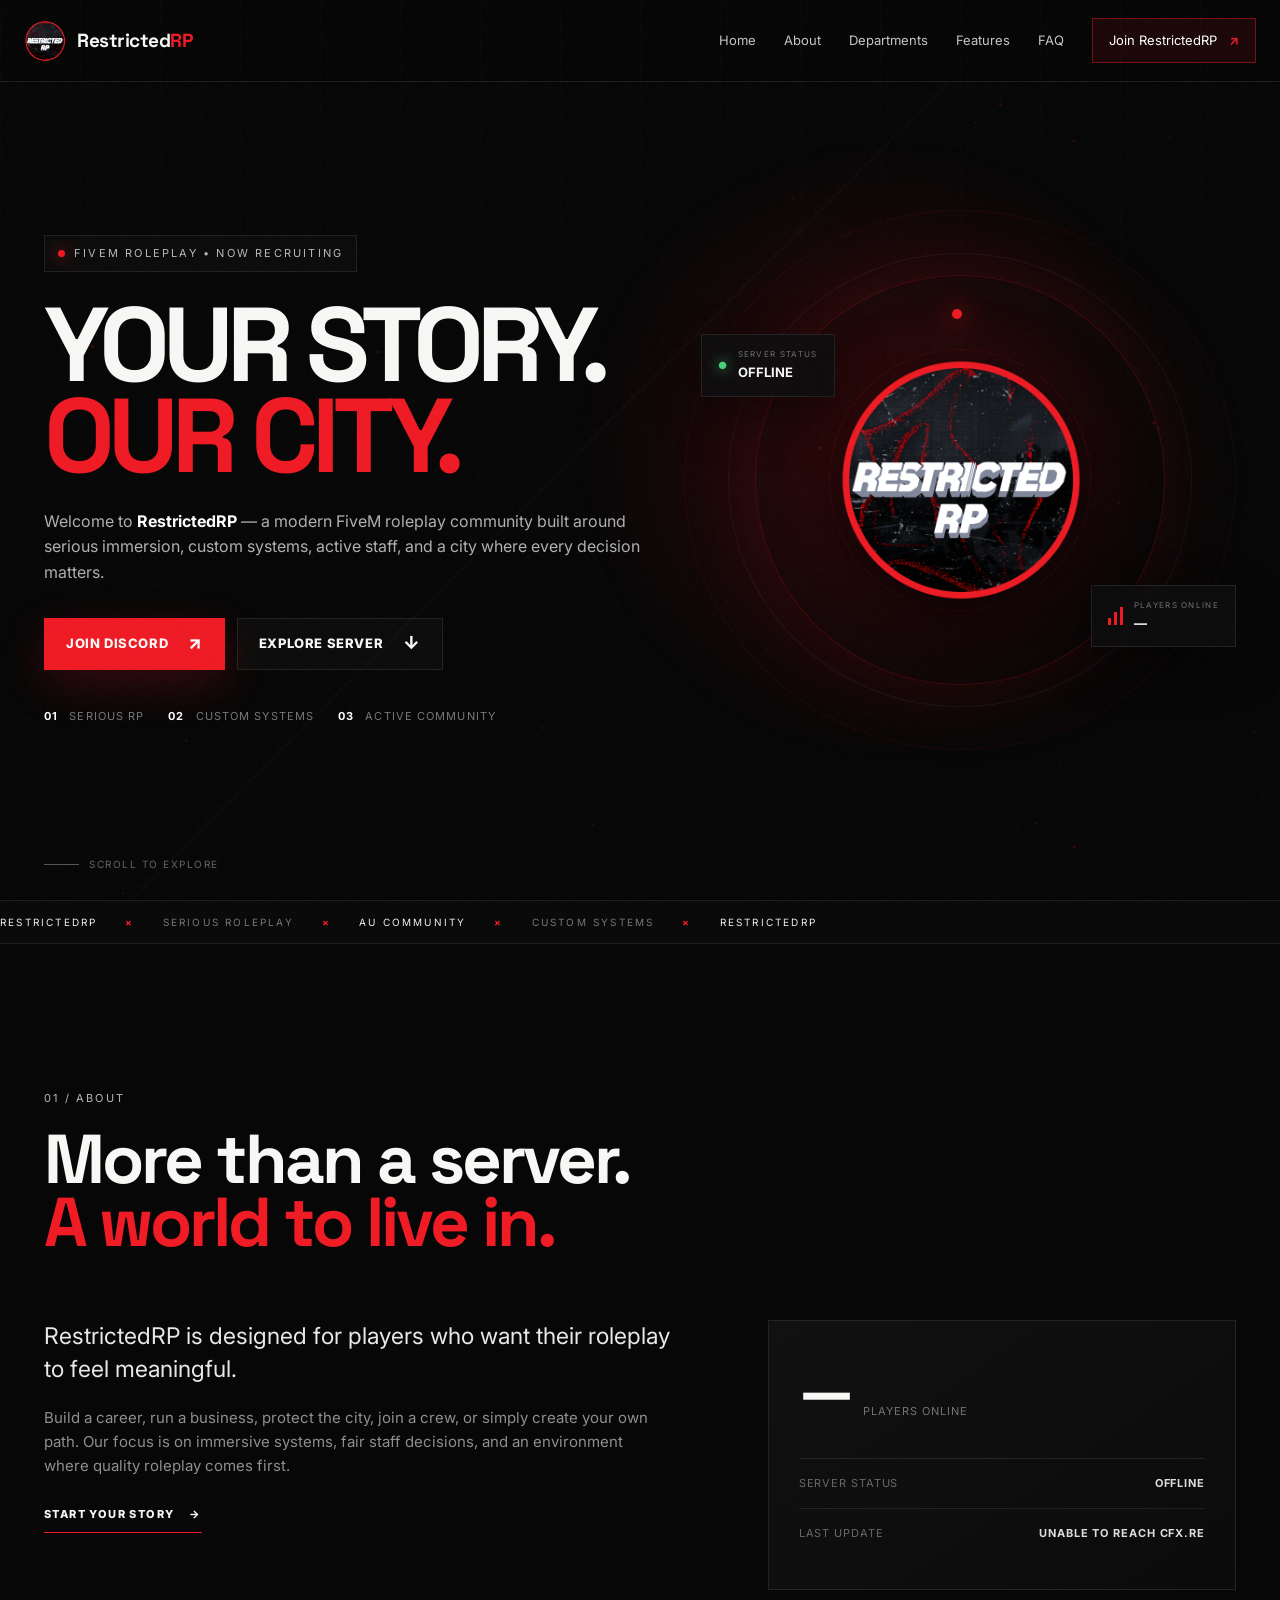
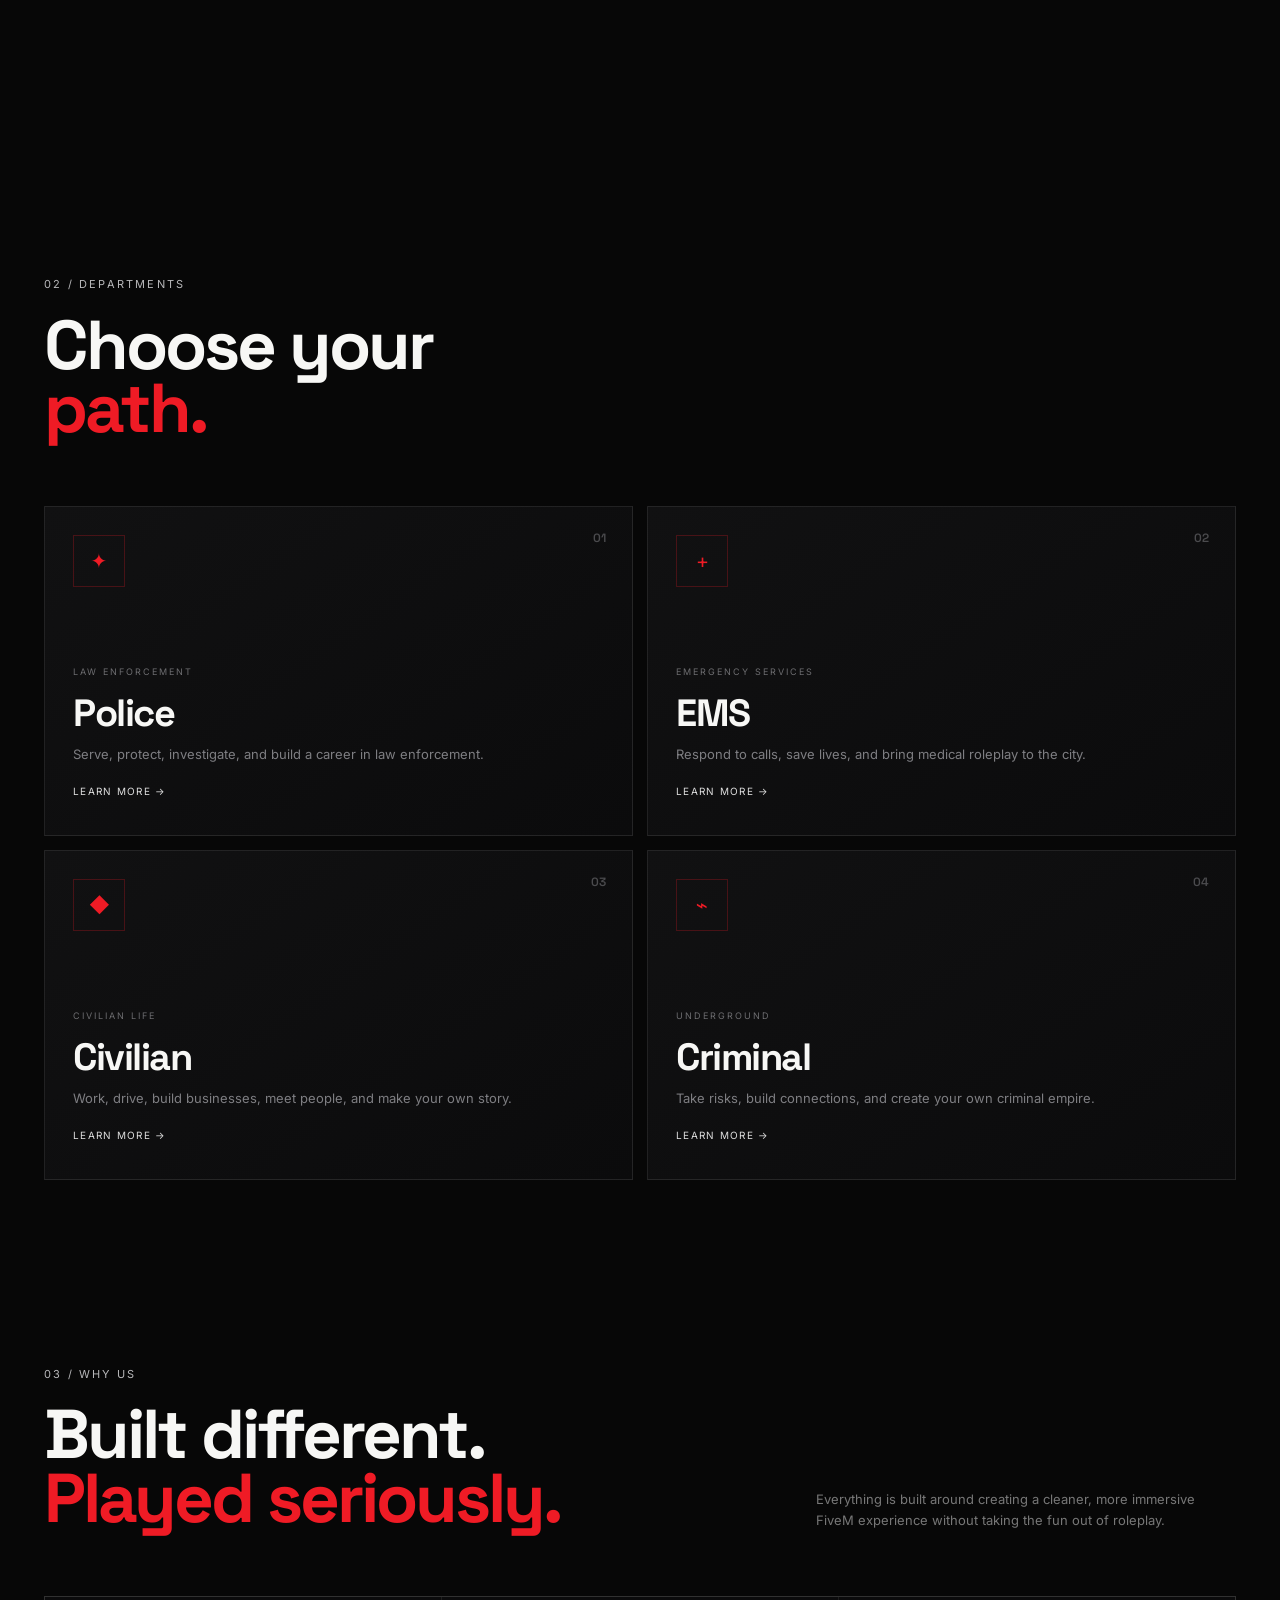
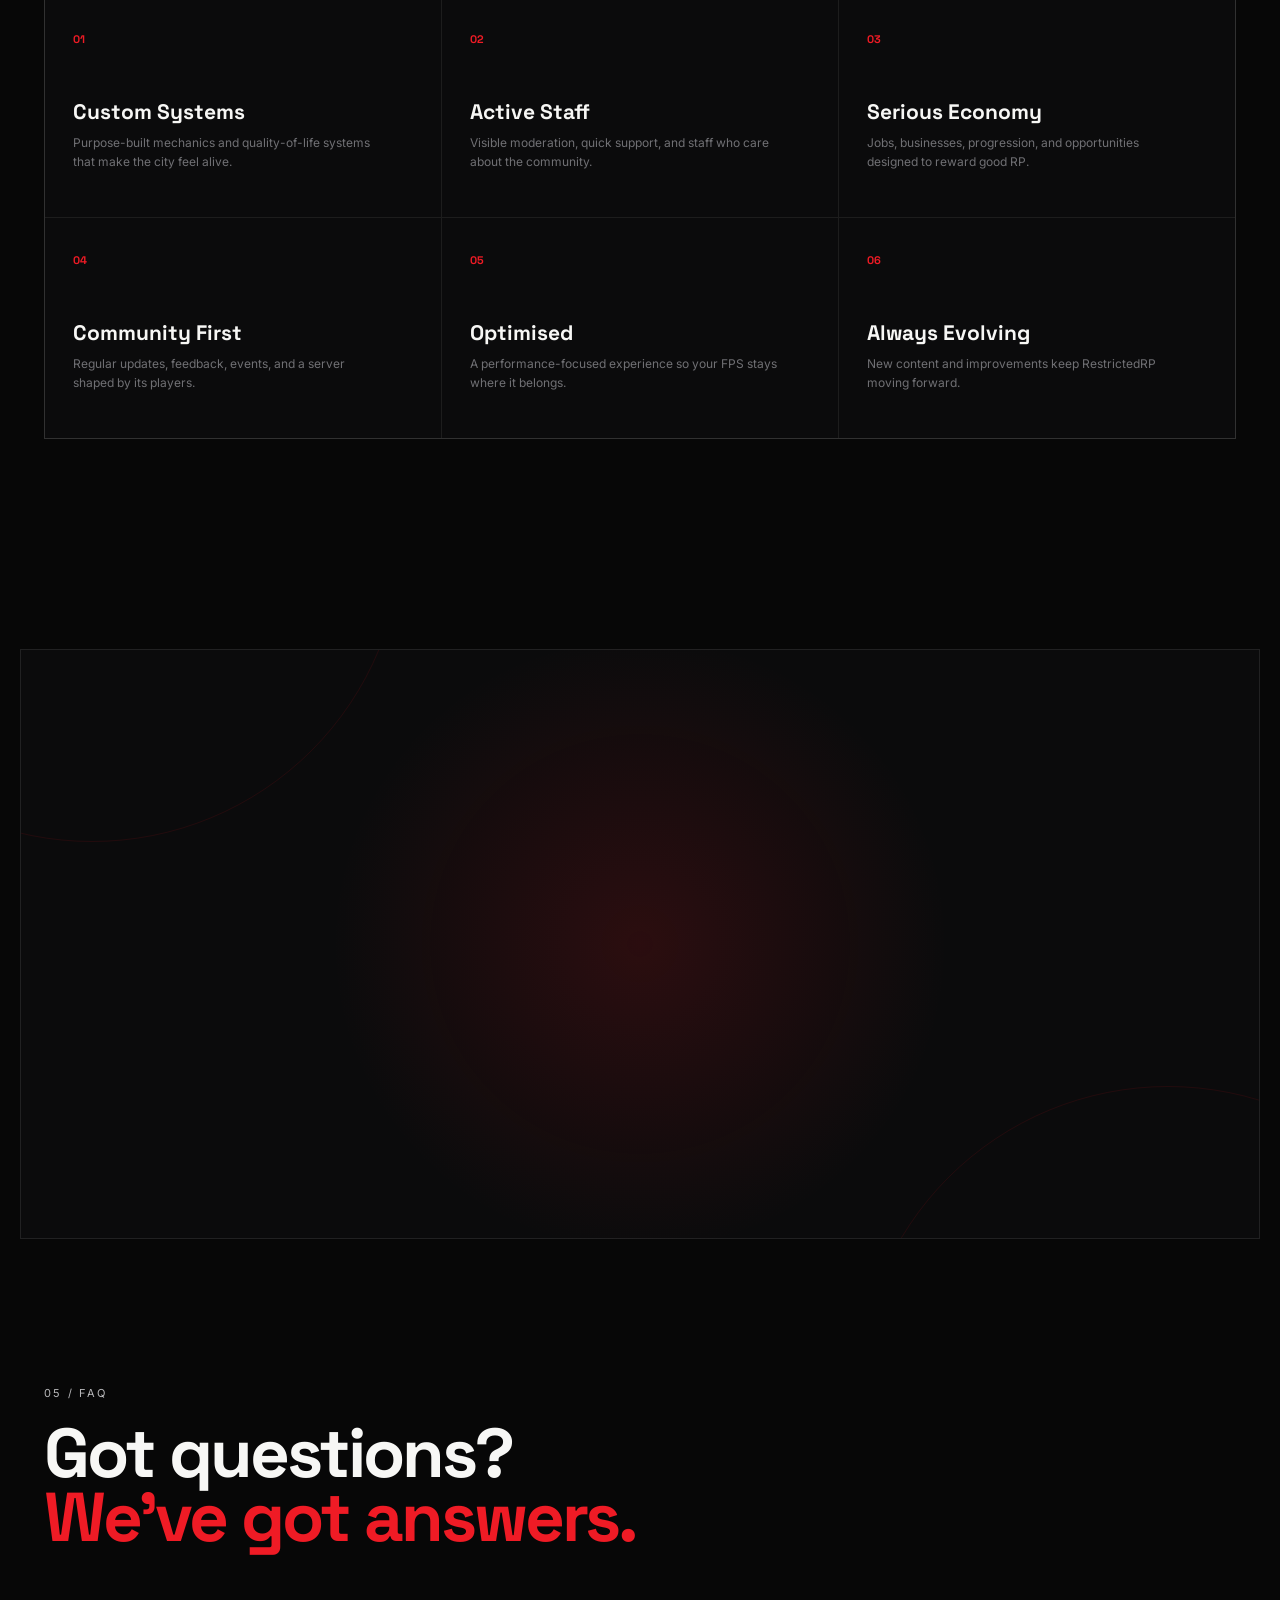
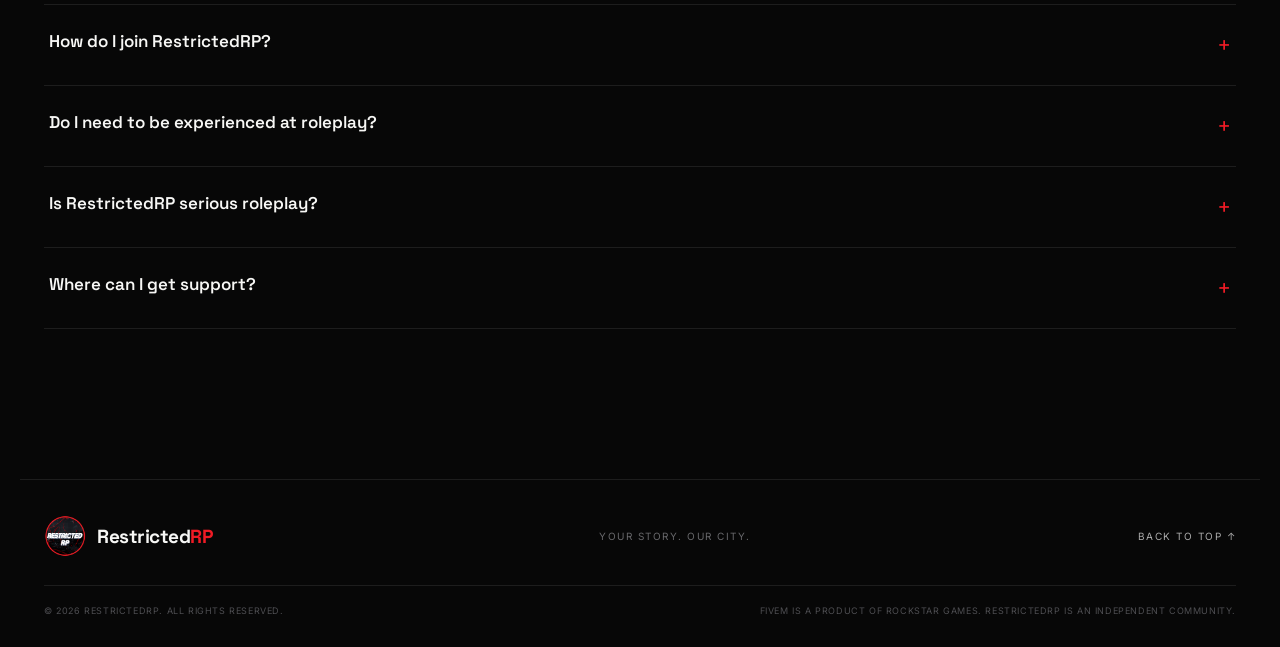
==== commit 0eeeed69: "Update title in index.html to 'RestrictedRP'" ====
--- a/index.html
+++ b/index.html
@@ -5,7 +5,7 @@
   <meta name="viewport" content="width=device-width, initial-scale=1">
 <link rel="icon" href="favicon.ico" sizes="any">
 <link rel="apple-touch-icon" href="favicon.png">
-  <title>RestrictedRP | FiveM Roleplay</title>
+  <title>RestrictedRP</title>
   <meta name="description" content="RestrictedRP — a serious, immersive FiveM roleplay experience.">
   <link rel="preconnect" href="https://fonts.googleapis.com">
   <link rel="preconnect" href="https://fonts.gstatic.com" crossorigin>
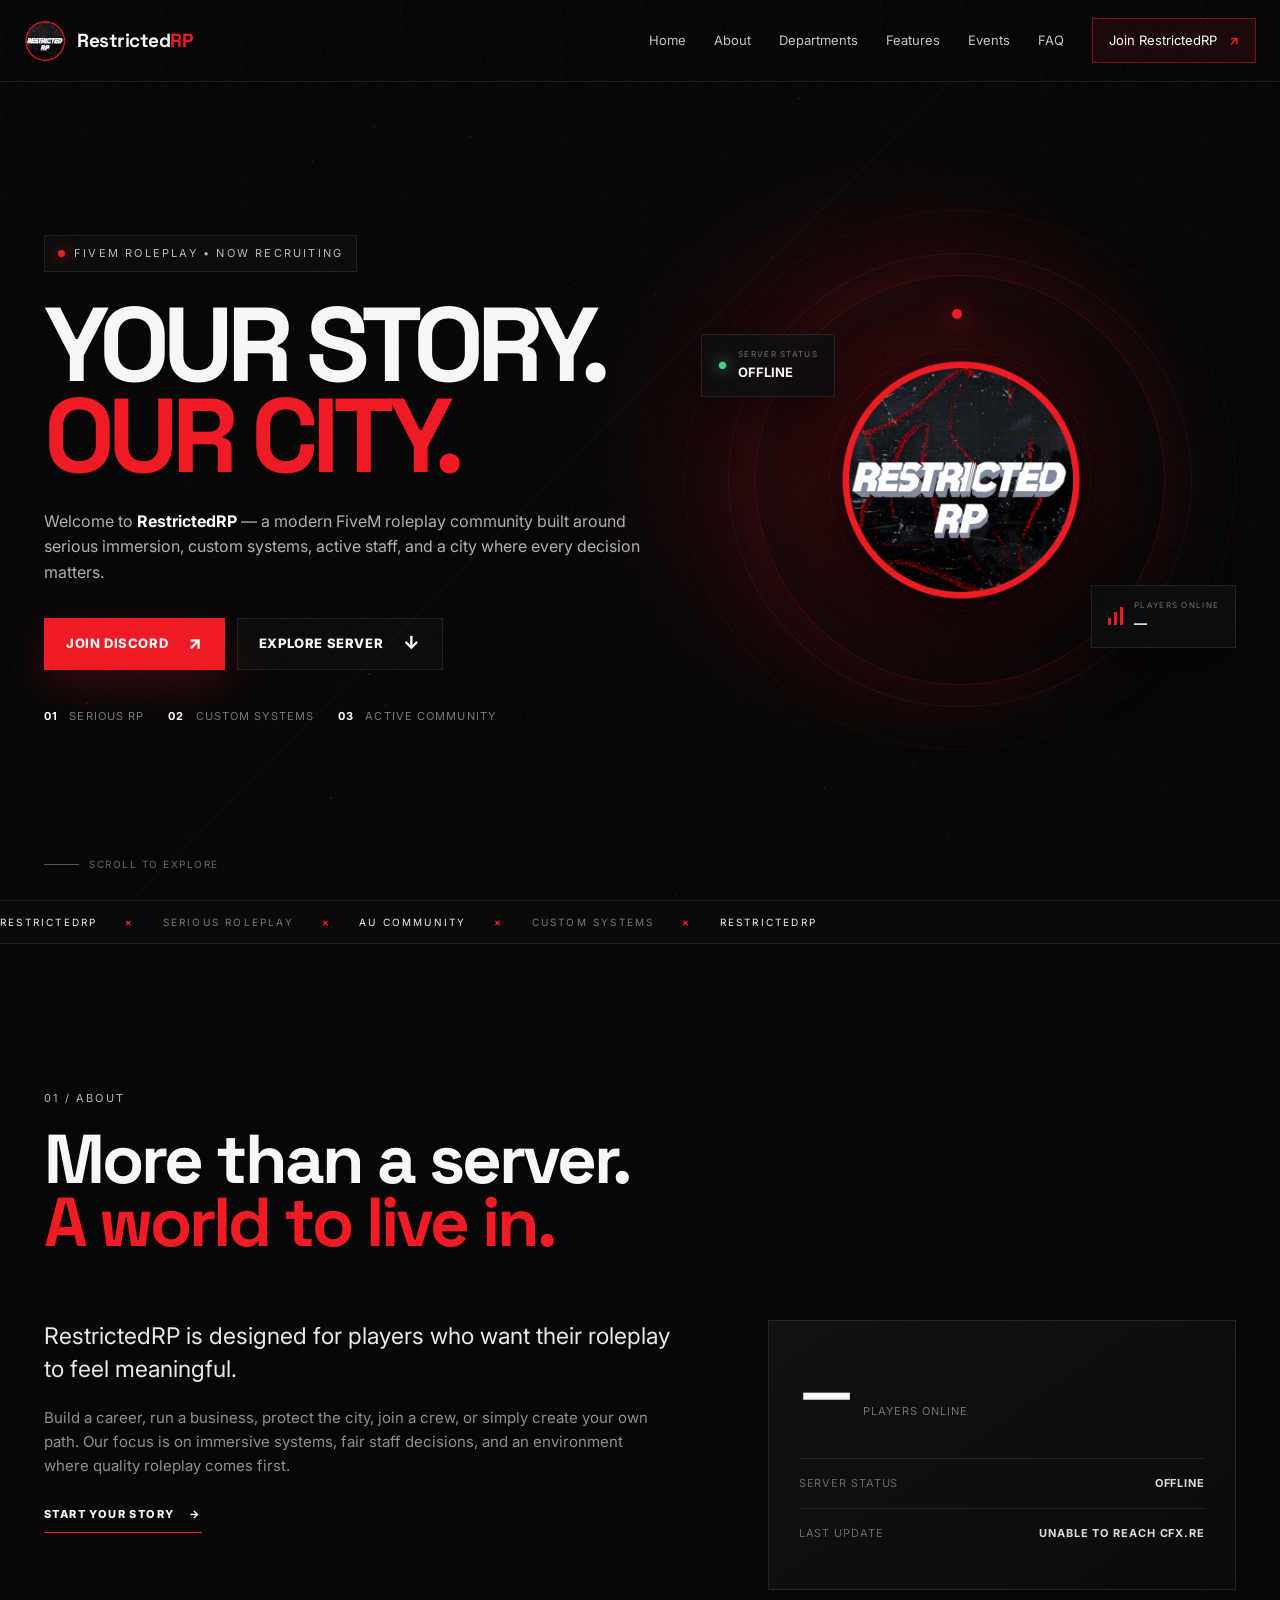
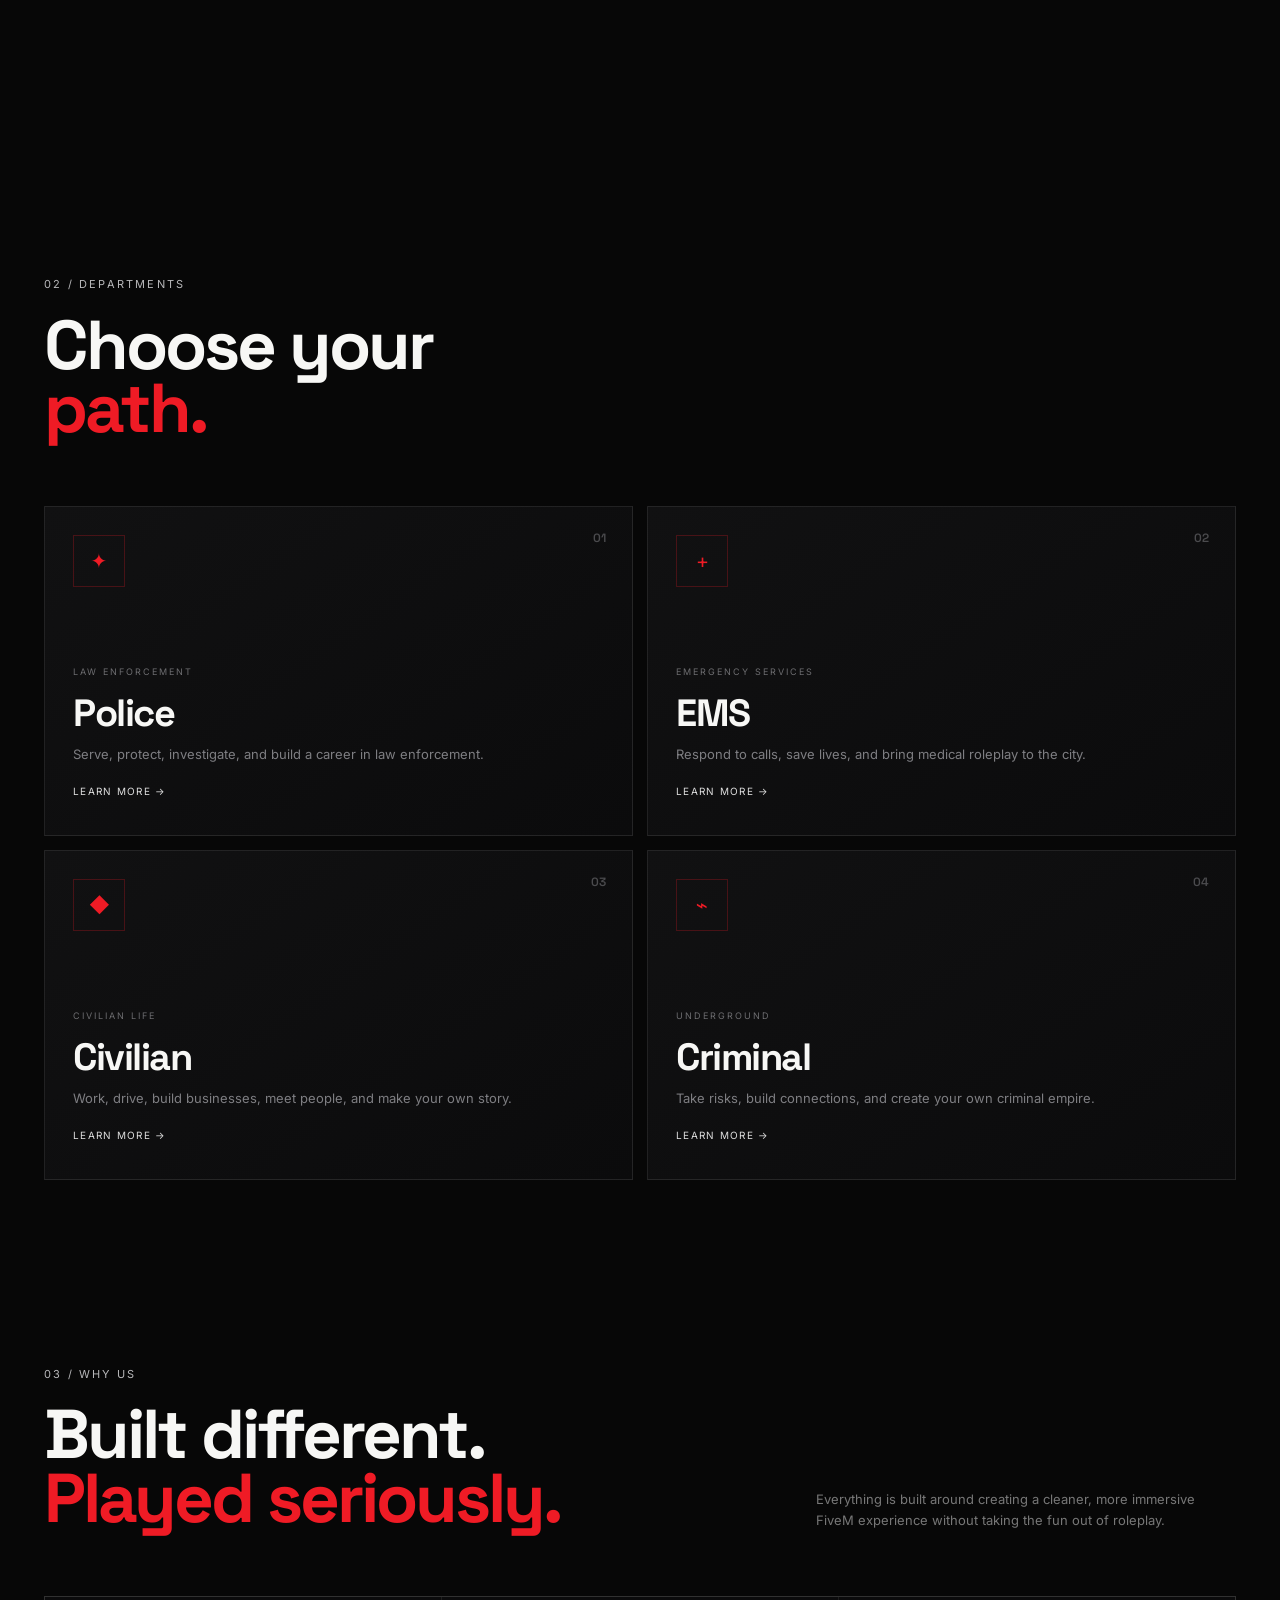
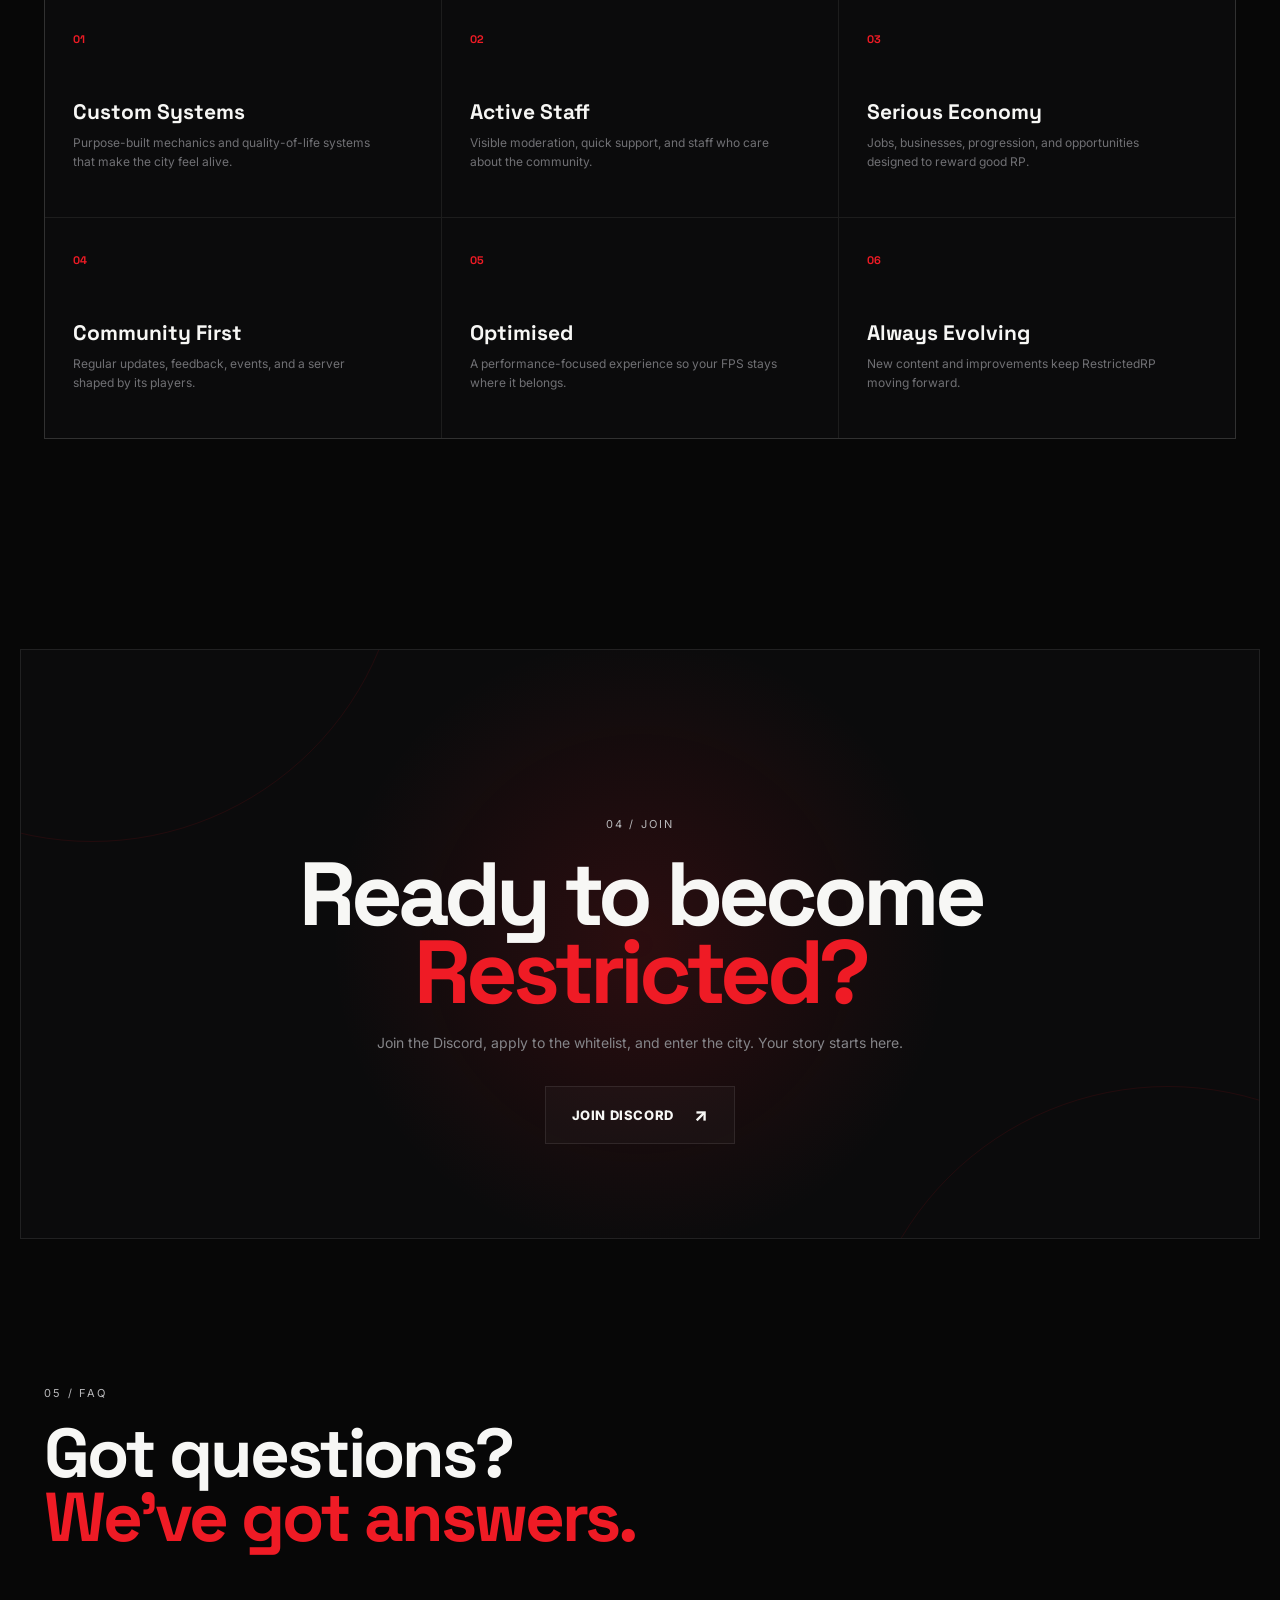
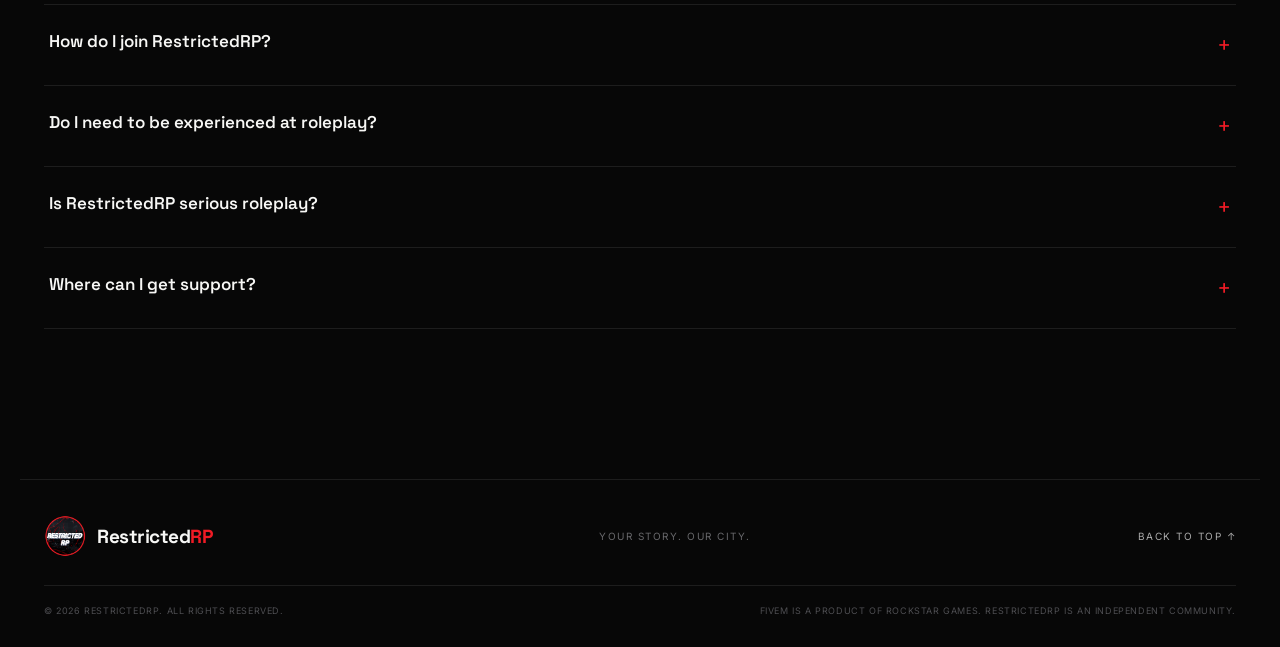
==== commit 0dbafa05: "Add files via upload" ====
--- a/index.html
+++ b/index.html
@@ -5,7 +5,7 @@
   <meta name="viewport" content="width=device-width, initial-scale=1">
 <link rel="icon" href="favicon.ico" sizes="any">
 <link rel="apple-touch-icon" href="favicon.png">
-  <title>RestrictedRP</title>
+  <title>RestrictedRP | FiveM Roleplay</title>
   <meta name="description" content="RestrictedRP — a serious, immersive FiveM roleplay experience.">
   <link rel="preconnect" href="https://fonts.googleapis.com">
   <link rel="preconnect" href="https://fonts.gstatic.com" crossorigin>
@@ -31,6 +31,7 @@
       <a href="about.html">About</a>
       <a href="departments.html">Departments</a>
       <a href="features.html">Features</a>
+      <a href="/events">Events</a>
       <a href="index.html#faq">FAQ</a>
       <a class="nav-cta" href="#join">Join RestrictedRP <b>↗</b></a>
     </nav>
